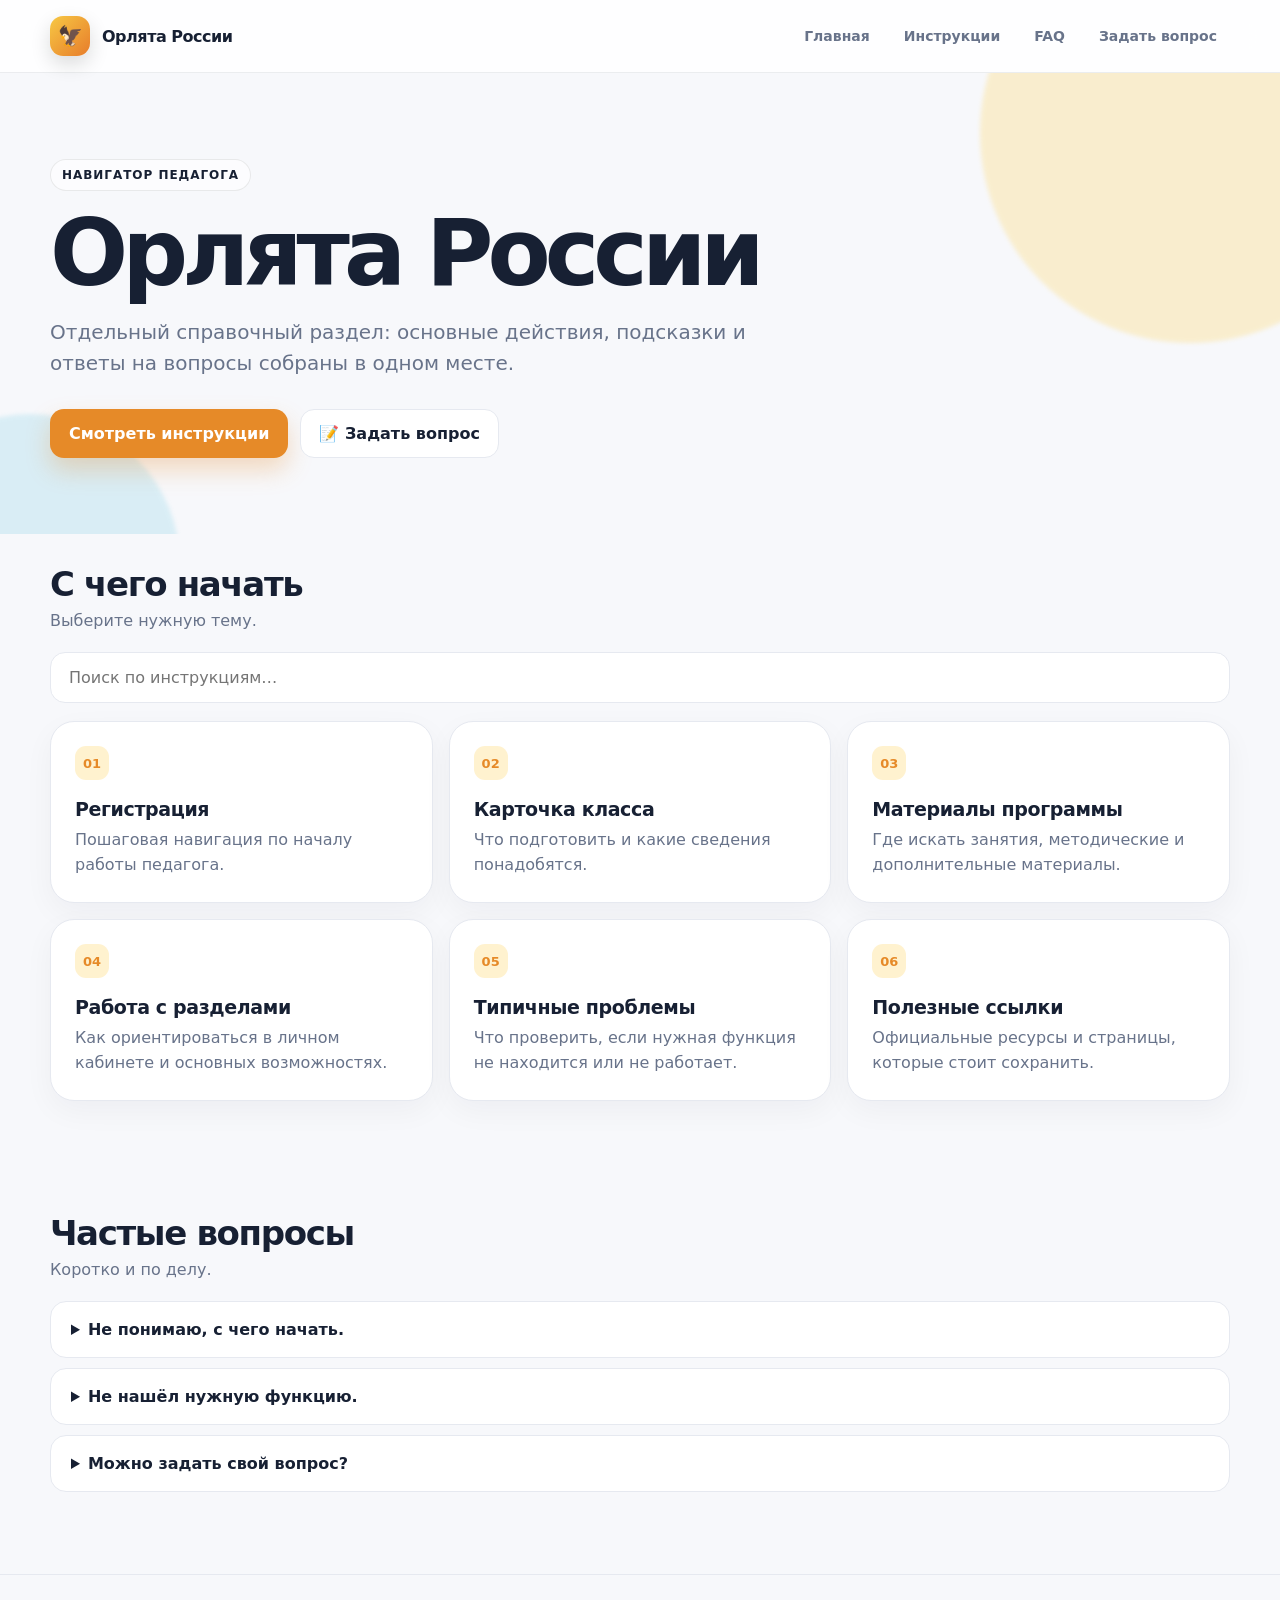
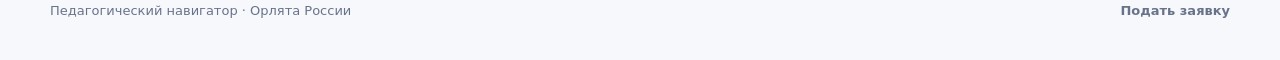
==== orlyata/index.html @ 7a1b0fba "Create index.html" ====
<!doctype html><html lang="ru"><head><meta charset="utf-8"><meta name="viewport" content="width=device-width,initial-scale=1">
<meta name="description" content="Навигатор для педагогов по Орлятам России."><title>Орлята России — Педагогический навигатор</title>
<link rel="stylesheet" href="../assets/style.css"><style>:root{--accent:#e68a28;--soft:#fff2cf;--glow1:#ffd45c;--glow2:#72cbe3}</style></head>
<body><header class="topbar"><div class="container nav"><a class="brand" href="../"><span class="brandmark" style="background:linear-gradient(135deg,#f7c844,#e77c2b)">🦅</span><span>Орлята России</span></a>
<nav class="navlinks"><a href="../">Главная</a><a href="#instructions">Инструкции</a><a href="#faq">FAQ</a><a href="https://docs.google.com/forms/d/e/1FAIpQLScjpH6-99fADP17gzk8YCZTK8gjjQ48LbidWgB1qYzVU0Q72A/viewform?usp=publish-editor" target="_blank">Задать вопрос</a></nav><button class="menu" aria-label="Меню">☰</button></div></header>
<main><section class="hero"><div class="container"><span class="eyebrow">Навигатор педагога</span><h1>Орлята России</h1><p>Отдельный справочный раздел: основные действия, подсказки и ответы на вопросы собраны в одном месте.</p>
<div class="actions"><a class="btn btn-primary" href="#instructions">Смотреть инструкции</a><a class="btn btn-secondary" href="https://docs.google.com/forms/d/e/1FAIpQLScjpH6-99fADP17gzk8YCZTK8gjjQ48LbidWgB1qYzVU0Q72A/viewform?usp=publish-editor" target="_blank">📝 Задать вопрос</a></div></div></section>
<section class="section" id="instructions"><div class="container"><div class="section-head"><div><h2>С чего начать</h2><p>Выберите нужную тему.</p></div></div><input class="searchbox" data-search placeholder="Поиск по инструкциям…">
<div class="grid">
<article class="card" data-card><div class="num">01</div><h3>Регистрация</h3><p>Пошаговая навигация по началу работы педагога.</p></article><article class="card" data-card><div class="num">02</div><h3>Карточка класса</h3><p>Что подготовить и какие сведения понадобятся.</p></article><article class="card" data-card><div class="num">03</div><h3>Материалы программы</h3><p>Где искать занятия, методические и дополнительные материалы.</p></article><article class="card" data-card><div class="num">04</div><h3>Работа с разделами</h3><p>Как ориентироваться в личном кабинете и основных возможностях.</p></article><article class="card" data-card><div class="num">05</div><h3>Типичные проблемы</h3><p>Что проверить, если нужная функция не находится или не работает.</p></article><article class="card" data-card><div class="num">06</div><h3>Полезные ссылки</h3><p>Официальные ресурсы и страницы, которые стоит сохранить.</p></article></div></div></section>
<section class="section" id="faq"><div class="container"><div class="section-head"><div><h2>Частые вопросы</h2><p>Коротко и по делу.</p></div></div><div class="faq">
<details><summary>Не понимаю, с чего начать.</summary><p>Начните с инструкции «Регистрация», затем переходите к разделу о классе и материалам.</p></details>
<details><summary>Не нашёл нужную функцию.</summary><p>Проверьте поиск по инструкциям. Если ответа нет, отправьте вопрос через форму.</p></details>
<details><summary>Можно задать свой вопрос?</summary><p>Да. Нажмите «Задать вопрос», укажите ФИО, раздел и подробно опишите проблему.</p></details>
</div></div></section></main>
<footer class="footer"><div class="container footerrow"><span>Педагогический навигатор · Орлята России</span><a href="https://docs.google.com/forms/d/e/1FAIpQLScjpH6-99fADP17gzk8YCZTK8gjjQ48LbidWgB1qYzVU0Q72A/viewform?usp=publish-editor" target="_blank">Подать заявку</a></div></footer>
<script src="../assets/app.js"></script></body></html>
---- assets/style.css ----
:root{--ink:#172033;--muted:#68738a;--paper:#f7f8fb;--white:#fff;--line:#e6e9f0;--radius:24px;--shadow:0 18px 55px rgba(18,28,52,.10)}
*{box-sizing:border-box}html{scroll-behavior:smooth}body{margin:0;font-family:Inter,ui-sans-serif,system-ui,-apple-system,BlinkMacSystemFont,"Segoe UI",sans-serif;color:var(--ink);background:var(--paper);-webkit-font-smoothing:antialiased}
a{color:inherit}button,input{font:inherit}.container{width:min(1180px,calc(100% - 40px));margin:auto}
.topbar{position:sticky;top:0;z-index:50;background:rgba(255,255,255,.86);backdrop-filter:blur(18px);border-bottom:1px solid rgba(20,30,50,.08)}
.nav{height:72px;display:flex;align-items:center;justify-content:space-between;gap:20px}.brand{display:flex;align-items:center;gap:12px;text-decoration:none;font-weight:900;letter-spacing:-.03em}.brandmark{width:40px;height:40px;border-radius:13px;display:grid;place-items:center;color:#fff;font-size:20px;box-shadow:0 8px 20px rgba(0,0,0,.14)}
.navlinks{display:flex;align-items:center;gap:8px}.navlinks a{padding:10px 13px;border-radius:12px;text-decoration:none;color:var(--muted);font-weight:700;font-size:14px}.navlinks a:hover{background:#f1f3f7;color:var(--ink)}
.menu{display:none;border:0;background:#f0f2f6;width:44px;height:44px;border-radius:13px;cursor:pointer}
.hero{position:relative;overflow:hidden;padding:86px 0 76px}.hero:before,.hero:after{content:"";position:absolute;border-radius:50%;filter:blur(2px);pointer-events:none}.hero:before{width:420px;height:420px;right:-120px;top:-150px;background:var(--glow1);opacity:.28}.hero:after{width:300px;height:300px;left:-120px;bottom:-180px;background:var(--glow2);opacity:.22}
.eyebrow{display:inline-flex;align-items:center;gap:8px;padding:8px 11px;border:1px solid rgba(0,0,0,.08);border-radius:999px;background:rgba(255,255,255,.62);font-weight:800;font-size:12px;letter-spacing:.08em;text-transform:uppercase;position:relative;z-index:1}
.hero h1{font-size:clamp(48px,8vw,92px);line-height:.94;letter-spacing:-.065em;max-width:900px;margin:20px 0 20px;position:relative;z-index:1}.hero p{font-size:20px;line-height:1.55;color:var(--muted);max-width:720px;position:relative;z-index:1}
.actions{display:flex;flex-wrap:wrap;gap:12px;margin-top:30px;position:relative;z-index:1}.btn{display:inline-flex;align-items:center;justify-content:center;gap:9px;padding:14px 18px;border-radius:14px;text-decoration:none;font-weight:850;border:1px solid transparent;transition:.22s}.btn:hover{transform:translateY(-2px)}.btn-primary{background:var(--accent);color:#fff;box-shadow:0 12px 25px color-mix(in srgb,var(--accent) 28%,transparent)}.btn-secondary{background:#fff;border-color:var(--line)}
.section{padding:30px 0 82px}.section-head{display:flex;align-items:end;justify-content:space-between;gap:20px;margin-bottom:22px}.section-head h2{font-size:34px;letter-spacing:-.04em;margin:0}.section-head p{color:var(--muted);margin:7px 0 0}
.grid{display:grid;grid-template-columns:repeat(3,1fr);gap:16px}.card{background:#fff;border:1px solid var(--line);border-radius:var(--radius);padding:24px;box-shadow:0 10px 30px rgba(20,30,50,.045);transition:.25s}.card:hover{transform:translateY(-5px);box-shadow:var(--shadow)}.num{width:34px;height:34px;border-radius:11px;display:grid;place-items:center;background:var(--soft);color:var(--accent);font-weight:900;font-size:13px}.card h3{margin:18px 0 8px;font-size:19px;letter-spacing:-.02em}.card p{color:var(--muted);line-height:1.55;margin:0}
.notice{margin:0 0 30px;padding:18px 20px;border-radius:18px;background:linear-gradient(90deg,var(--soft),#fff);border:1px solid var(--line);display:flex;gap:12px;align-items:flex-start}.notice strong{display:block}.notice span{color:var(--muted);font-size:14px;line-height:1.5}
.faq{display:grid;gap:10px}.faq details{background:#fff;border:1px solid var(--line);border-radius:16px;padding:18px 20px}.faq summary{cursor:pointer;font-weight:800}.faq p{color:var(--muted);line-height:1.6;margin:13px 0 0}
.footer{border-top:1px solid var(--line);padding:28px 0 42px;color:var(--muted);font-size:13px}.footerrow{display:flex;justify-content:space-between;gap:20px;flex-wrap:wrap}.footer a{font-weight:800;text-decoration:none}
.searchbox{width:100%;padding:15px 18px;border:1px solid var(--line);border-radius:15px;background:#fff;outline:none;margin-bottom:18px}.searchbox:focus{border-color:var(--accent);box-shadow:0 0 0 4px var(--soft)}
.hidden{display:none!important}
@media(max-width:850px){.grid{grid-template-columns:1fr 1fr}.navlinks{display:none}.menu{display:block}.hero{padding:65px 0}.hero h1{font-size:58px}}
@media(max-width:560px){.container{width:min(100% - 26px,1180px)}.grid{grid-template-columns:1fr}.hero h1{font-size:50px}.hero p{font-size:17px}.section-head{display:block}.nav{height:64px}}
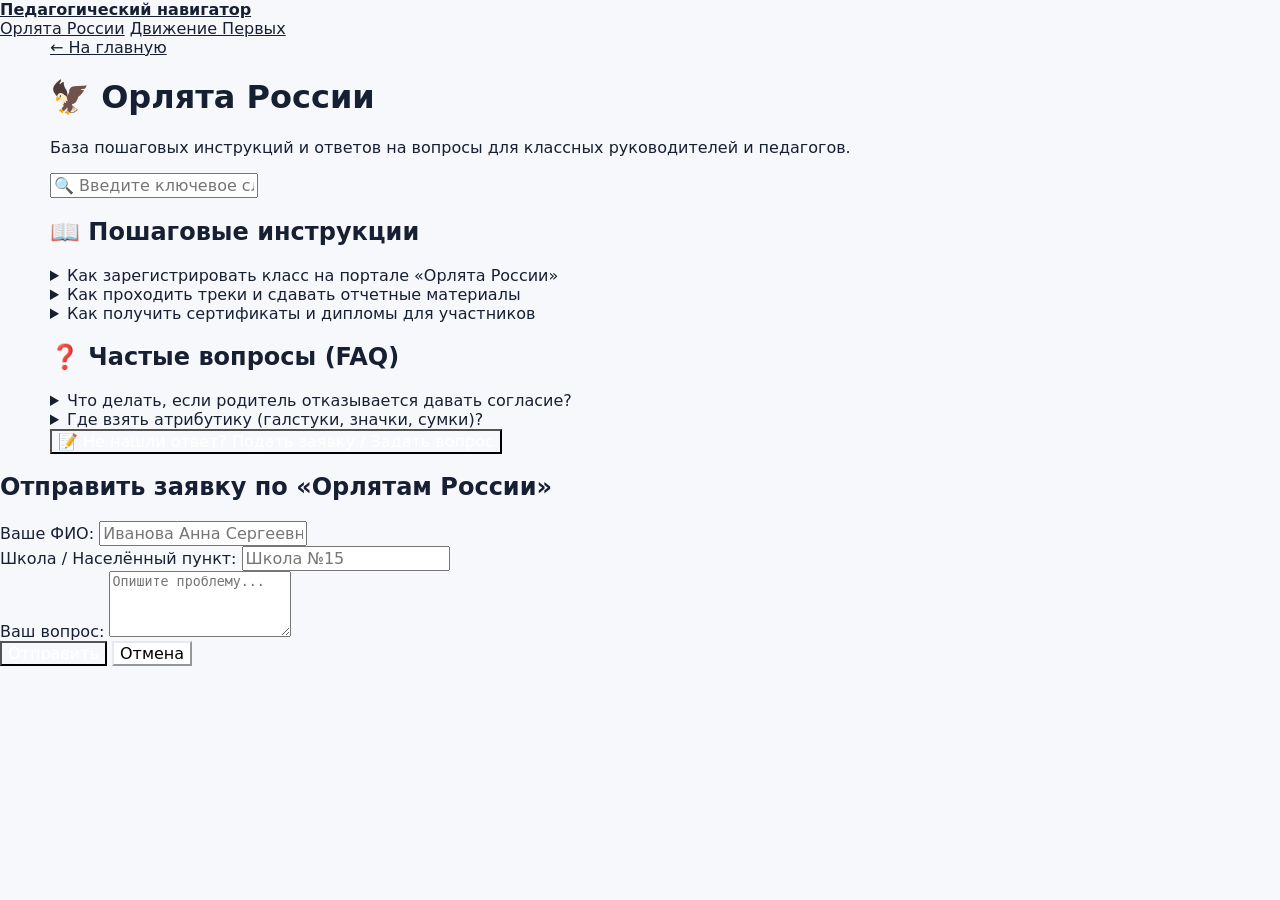
==== commit 9e055cc7: "Update index.html" ====
--- a/orlyata/index.html
+++ b/orlyata/index.html
@@ -1,17 +1,121 @@
-<!doctype html><html lang="ru"><head><meta charset="utf-8"><meta name="viewport" content="width=device-width,initial-scale=1">
-<meta name="description" content="Навигатор для педагогов по Орлятам России."><title>Орлята России — Педагогический навигатор</title>
-<link rel="stylesheet" href="../assets/style.css"><style>:root{--accent:#e68a28;--soft:#fff2cf;--glow1:#ffd45c;--glow2:#72cbe3}</style></head>
-<body><header class="topbar"><div class="container nav"><a class="brand" href="../"><span class="brandmark" style="background:linear-gradient(135deg,#f7c844,#e77c2b)">🦅</span><span>Орлята России</span></a>
-<nav class="navlinks"><a href="../">Главная</a><a href="#instructions">Инструкции</a><a href="#faq">FAQ</a><a href="https://docs.google.com/forms/d/e/1FAIpQLScjpH6-99fADP17gzk8YCZTK8gjjQ48LbidWgB1qYzVU0Q72A/viewform?usp=publish-editor" target="_blank">Задать вопрос</a></nav><button class="menu" aria-label="Меню">☰</button></div></header>
-<main><section class="hero"><div class="container"><span class="eyebrow">Навигатор педагога</span><h1>Орлята России</h1><p>Отдельный справочный раздел: основные действия, подсказки и ответы на вопросы собраны в одном месте.</p>
-<div class="actions"><a class="btn btn-primary" href="#instructions">Смотреть инструкции</a><a class="btn btn-secondary" href="https://docs.google.com/forms/d/e/1FAIpQLScjpH6-99fADP17gzk8YCZTK8gjjQ48LbidWgB1qYzVU0Q72A/viewform?usp=publish-editor" target="_blank">📝 Задать вопрос</a></div></div></section>
-<section class="section" id="instructions"><div class="container"><div class="section-head"><div><h2>С чего начать</h2><p>Выберите нужную тему.</p></div></div><input class="searchbox" data-search placeholder="Поиск по инструкциям…">
-<div class="grid">
-<article class="card" data-card><div class="num">01</div><h3>Регистрация</h3><p>Пошаговая навигация по началу работы педагога.</p></article><article class="card" data-card><div class="num">02</div><h3>Карточка класса</h3><p>Что подготовить и какие сведения понадобятся.</p></article><article class="card" data-card><div class="num">03</div><h3>Материалы программы</h3><p>Где искать занятия, методические и дополнительные материалы.</p></article><article class="card" data-card><div class="num">04</div><h3>Работа с разделами</h3><p>Как ориентироваться в личном кабинете и основных возможностях.</p></article><article class="card" data-card><div class="num">05</div><h3>Типичные проблемы</h3><p>Что проверить, если нужная функция не находится или не работает.</p></article><article class="card" data-card><div class="num">06</div><h3>Полезные ссылки</h3><p>Официальные ресурсы и страницы, которые стоит сохранить.</p></article></div></div></section>
-<section class="section" id="faq"><div class="container"><div class="section-head"><div><h2>Частые вопросы</h2><p>Коротко и по делу.</p></div></div><div class="faq">
-<details><summary>Не понимаю, с чего начать.</summary><p>Начните с инструкции «Регистрация», затем переходите к разделу о классе и материалам.</p></details>
-<details><summary>Не нашёл нужную функцию.</summary><p>Проверьте поиск по инструкциям. Если ответа нет, отправьте вопрос через форму.</p></details>
-<details><summary>Можно задать свой вопрос?</summary><p>Да. Нажмите «Задать вопрос», укажите ФИО, раздел и подробно опишите проблему.</p></details>
-</div></div></section></main>
-<footer class="footer"><div class="container footerrow"><span>Педагогический навигатор · Орлята России</span><a href="https://docs.google.com/forms/d/e/1FAIpQLScjpH6-99fADP17gzk8YCZTK8gjjQ48LbidWgB1qYzVU0Q72A/viewform?usp=publish-editor" target="_blank">Подать заявку</a></div></footer>
-<script src="../assets/app.js"></script></body></html>
+<!DOCTYPE html>
+<html lang="ru">
+<head>
+  <meta charset="UTF-8">
+  <meta name="viewport" content="width=device-width, initial-scale=1.0">
+  <title>Орлята России — Инструкции и FAQ</title>
+  <link rel="stylesheet" href="../assets/style.css">
+</head>
+<body>
+
+  <header class="header">
+    <a href="../index.html" class="logo"><strong>Педагогический навигатор</strong></a>
+    <nav class="nav-links">
+      <a href="../orlyata/index.html" class="active">Орлята России</a>
+      <a href="../pervye/index.html">Движение Первых</a>
+    </nav>
+  </header>
+
+  <main class="container">
+    <a href="../index.html" class="back-link">← На главную</a>
+    <h1 class="main-title">🦅 Орлята России</h1>
+    <p class="subtitle">База пошаговых инструкций и ответов на вопросы для классных руководителей и педагогов.</p>
+
+    <!-- Поиск -->
+    <div class="search-box">
+      <input type="text" id="search-input" placeholder="🔍 Введите ключевое слово (например: регистрация, отчёт, треки)...">
+    </div>
+
+    <!-- Раздел с инструкциями -->
+    <section class="section-block">
+      <h2>📖 Пошаговые инструкции</h2>
+      
+      <details class="accordion-item">
+        <summary><span class="acc-title">Как зарегистрировать класс на портале «Орлята России»</span></summary>
+        <div class="acc-body">
+          <ol>
+            <li>Перейдите на официальный сайт <code>орлятароссии.рф</code> и войдите в личный кабинет педагога.</li>
+            <li>Откройте раздел «Мои классы» и нажмите кнопку «Добавить класс».</li>
+            <li>Укажите параллель, букву и количество обучающихся.</li>
+            <li>Загрузите сканы согласий родителей (законных представителей) на обработку персональных данных.</li>
+            <li>Сохраните изменения — класс отправится на подтверждение.</li>
+          </ol>
+        </div>
+      </details>
+
+      <details class="accordion-item">
+        <summary><span class="acc-title">Как проходить треки и сдавать отчетные материалы</span></summary>
+        <div class="acc-body">
+          <p>Программа включает 7 треков («Орлёнок – Лидер», «Орлёнок – Эрудит» и др.):</p>
+          <ul>
+            <li>Скачайте методический комплект к текущему треку из личного кабинета.</li>
+            <li>Проведите комплект из 8 вводных и практических занятий.</li>
+            <li>Сделайте 3–5 качественных фотографий с занятий.</li>
+            <li>Заполните итоговую форму отчёта до 25 числа текущего месяца.</li>
+          </ul>
+        </div>
+      </details>
+
+      <details class="accordion-item">
+        <summary><span class="acc-title">Как получить сертификаты и дипломы для участников</span></summary>
+        <div class="acc-body">
+          <p>Сертификаты становятся доступны в личном кабинете педагога автоматически после успешной проверки и утверждения отчёта по треку региональным координатором.</p>
+        </div>
+      </details>
+    </section>
+
+    <!-- Раздел FAQ -->
+    <section class="section-block">
+      <h2>❓ Частые вопросы (FAQ)</h2>
+
+      <details class="accordion-item">
+        <summary><span class="acc-title">Что делать, если родитель отказывается давать согласие?</span></summary>
+        <div class="acc-body">
+          <p>Ученик может принимать участие во всех внутренних классных мероприятиях. Однако его данные не заносятся на платформу, и электронный сертификат сформировать на него будет нельзя.</p>
+        </div>
+      </details>
+
+      <details class="accordion-item">
+        <summary><span class="acc-title">Где взять атрибутику (галстуки, значки, сумки)?</span></summary>
+        <div class="acc-body">
+          <p>Выдача атрибутики осуществляется через региональные ресурсные центры Навигаторов Детства или закупается централизованно образовательной организацией по утверждённому брендбуку.</p>
+        </div>
+      </details>
+    </section>
+
+    <!-- Кнопка заявки -->
+    <div class="feedback-section">
+      <button id="open-modal-btn-main" class="btn-primary">
+        <span>📝</span> Не нашли ответ? Подать заявку / Задать вопрос
+      </button>
+    </div>
+  </main>
+
+  <!-- Модальное окно -->
+  <div id="request-modal" class="modal">
+    <div class="modal-content">
+      <h2>Отправить заявку по «Орлятам России»</h2>
+      <form id="request-form">
+        <div class="form-group">
+          <label for="user-name">Ваше ФИО:</label>
+          <input type="text" id="user-name" required placeholder="Иванова Анна Сергеевна">
+        </div>
+        <div class="form-group">
+          <label for="user-school">Школа / Населённый пункт:</label>
+          <input type="text" id="user-school" required placeholder="Школа №15">
+        </div>
+        <div class="form-group">
+          <label for="user-message">Ваш вопрос:</label>
+          <textarea id="user-message" rows="4" required placeholder="Опишите проблему..."></textarea>
+        </div>
+        <div class="modal-actions">
+          <button type="submit" class="btn-primary">Отправить</button>
+          <button type="button" class="btn-secondary" id="close-modal-btn">Отмена</button>
+        </div>
+      </form>
+    </div>
+  </div>
+
+  <script src="../assets/app.js"></script>
+</body>
+</html>
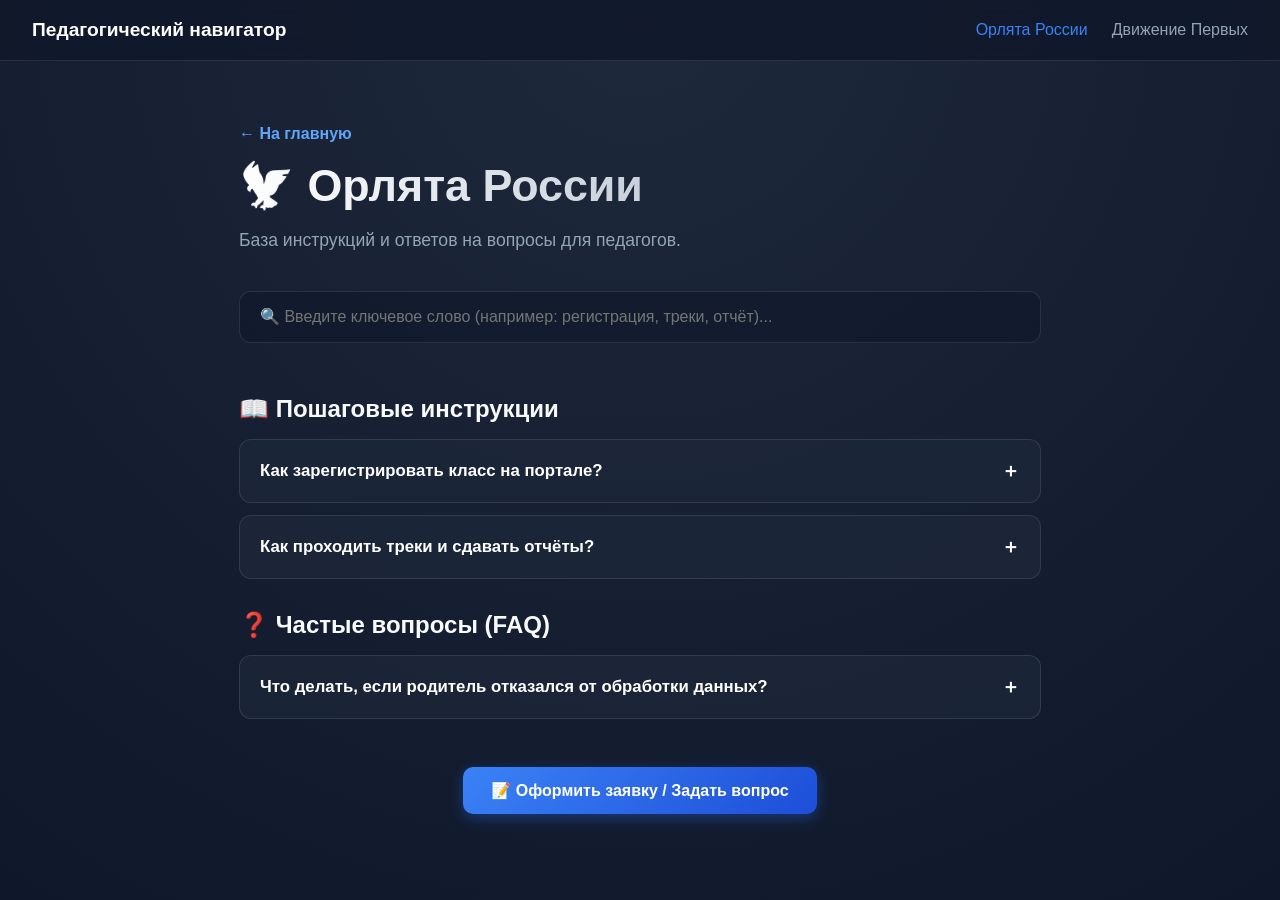
==== commit 8bcd0834: "Update index.html" ====
--- a/orlyata/index.html
+++ b/orlyata/index.html
@@ -3,13 +3,13 @@
 <head>
   <meta charset="UTF-8">
   <meta name="viewport" content="width=device-width, initial-scale=1.0">
-  <title>Орлята России — Инструкции и FAQ</title>
+  <title>Орлята России — База знаний</title>
   <link rel="stylesheet" href="../assets/style.css">
 </head>
 <body>
 
   <header class="header">
-    <a href="../index.html" class="logo"><strong>Педагогический навигатор</strong></a>
+    <a href="../index.html" class="logo">Педагогический навигатор</a>
     <nav class="nav-links">
       <a href="../orlyata/index.html" class="active">Орлята России</a>
       <a href="../pervye/index.html">Движение Первых</a>
@@ -17,96 +17,79 @@
   </header>
 
   <main class="container">
-    <a href="../index.html" class="back-link">← На главную</a>
+    <a href="../index.html" class="btn-link">← На главную</a>
     <h1 class="main-title">🦅 Орлята России</h1>
-    <p class="subtitle">База пошаговых инструкций и ответов на вопросы для классных руководителей и педагогов.</p>
+    <p class="subtitle">База инструкций и ответов на вопросы для педагогов.</p>
 
     <!-- Поиск -->
     <div class="search-box">
-      <input type="text" id="search-input" placeholder="🔍 Введите ключевое слово (например: регистрация, отчёт, треки)...">
+      <input type="text" id="search-input" placeholder="🔍 Введите ключевое слово (например: регистрация, треки, отчёт)...">
     </div>
 
-    <!-- Раздел с инструкциями -->
-    <section class="section-block">
-      <h2>📖 Пошаговые инструкции</h2>
-      
-      <details class="accordion-item">
-        <summary><span class="acc-title">Как зарегистрировать класс на портале «Орлята России»</span></summary>
-        <div class="acc-body">
+    <h2 style="margin-bottom: 1rem;">📖 Пошаговые инструкции</h2>
+
+    <div class="accordion-item">
+      <button class="accordion-header">
+        <span>Как зарегистрировать класс на портале?</span>
+        <span class="accordion-icon">＋</span>
+      </button>
+      <div class="accordion-content">
+        <div class="accordion-body">
           <ol>
-            <li>Перейдите на официальный сайт <code>орлятароссии.рф</code> и войдите в личный кабинет педагога.</li>
-            <li>Откройте раздел «Мои классы» и нажмите кнопку «Добавить класс».</li>
-            <li>Укажите параллель, букву и количество обучающихся.</li>
-            <li>Загрузите сканы согласий родителей (законных представителей) на обработку персональных данных.</li>
-            <li>Сохраните изменения — класс отправится на подтверждение.</li>
+            <li>Зайдите на сайт <code>орлятароссии.рф</code> и войдите в ЛК педагога.</li>
+            <li>Откройте «Мои классы» → «Добавить класс».</li>
+            <li>Укажите параллель и букву, прикрепите согласия родителей.</li>
           </ol>
         </div>
-      </details>
+      </div>
+    </div>
 
-      <details class="accordion-item">
-        <summary><span class="acc-title">Как проходить треки и сдавать отчетные материалы</span></summary>
-        <div class="acc-body">
-          <p>Программа включает 7 треков («Орлёнок – Лидер», «Орлёнок – Эрудит» и др.):</p>
-          <ul>
-            <li>Скачайте методический комплект к текущему треку из личного кабинета.</li>
-            <li>Проведите комплект из 8 вводных и практических занятий.</li>
-            <li>Сделайте 3–5 качественных фотографий с занятий.</li>
-            <li>Заполните итоговую форму отчёта до 25 числа текущего месяца.</li>
-          </ul>
+    <div class="accordion-item">
+      <button class="accordion-header">
+        <span>Как проходить треки и сдавать отчёты?</span>
+        <span class="accordion-icon">＋</span>
+      </button>
+      <div class="accordion-content">
+        <div class="accordion-body">
+          <p>Проведите 8 занятий по методичке трека, сделайте 3-5 фотографий и загрузите отчёт в ЛК до 25 числа месяца.</p>
         </div>
-      </details>
+      </div>
+    </div>
 
-      <details class="accordion-item">
-        <summary><span class="acc-title">Как получить сертификаты и дипломы для участников</span></summary>
-        <div class="acc-body">
-          <p>Сертификаты становятся доступны в личном кабинете педагога автоматически после успешной проверки и утверждения отчёта по треку региональным координатором.</p>
+    <h2 style="margin: 2rem 0 1rem;">❓ Частые вопросы (FAQ)</h2>
+
+    <div class="accordion-item">
+      <button class="accordion-header">
+        <span>Что делать, если родитель отказался от обработки данных?</span>
+        <span class="accordion-icon">＋</span>
+      </button>
+      <div class="accordion-content">
+        <div class="accordion-body">
+          <p>Ребенок участвует во всех школьных занятиях, но его профиль не заносится в электронную систему портала.</p>
         </div>
-      </details>
-    </section>
+      </div>
+    </div>
 
-    <!-- Раздел FAQ -->
-    <section class="section-block">
-      <h2>❓ Частые вопросы (FAQ)</h2>
-
-      <details class="accordion-item">
-        <summary><span class="acc-title">Что делать, если родитель отказывается давать согласие?</span></summary>
-        <div class="acc-body">
-          <p>Ученик может принимать участие во всех внутренних классных мероприятиях. Однако его данные не заносятся на платформу, и электронный сертификат сформировать на него будет нельзя.</p>
-        </div>
-      </details>
-
-      <details class="accordion-item">
-        <summary><span class="acc-title">Где взять атрибутику (галстуки, значки, сумки)?</span></summary>
-        <div class="acc-body">
-          <p>Выдача атрибутики осуществляется через региональные ресурсные центры Навигаторов Детства или закупается централизованно образовательной организацией по утверждённому брендбуку.</p>
-        </div>
-      </details>
-    </section>
-
-    <!-- Кнопка заявки -->
-    <div class="feedback-section">
-      <button id="open-modal-btn-main" class="btn-primary">
-        <span>📝</span> Не нашли ответ? Подать заявку / Задать вопрос
-      </button>
+    <div style="text-align: center; margin-top: 3rem;">
+      <button class="btn-primary js-open-modal">📝 Оформить заявку / Задать вопрос</button>
     </div>
   </main>
 
-  <!-- Модальное окно -->
   <div id="request-modal" class="modal">
     <div class="modal-content">
-      <h2>Отправить заявку по «Орлятам России»</h2>
+      <h2 style="margin-top:0;">Заявка (Орлята России)</h2>
       <form id="request-form">
         <div class="form-group">
-          <label for="user-name">Ваше ФИО:</label>
-          <input type="text" id="user-name" required placeholder="Иванова Анна Сергеевна">
+          <label>ФИО</label>
+          <input type="text" required placeholder="ФИО полностью">
         </div>
         <div class="form-group">
-          <label for="user-school">Школа / Населённый пункт:</label>
-          <input type="text" id="user-school" required placeholder="Школа №15">
+          <label>Школа</label>
+          <input type="text" required placeholder="№ школы">
         </div>
         <div class="form-group">
-          <label for="user-message">Ваш вопрос:</label>
-          <textarea id="user-message" rows="4" required placeholder="Опишите проблему..."></textarea>
+          <label>Вопрос</label>
+          <textarea rows="4" required placeholder="Опишите вопрос..."></textarea>
         </div>
         <div class="modal-actions">
           <button type="submit" class="btn-primary">Отправить</button>
--- a/assets/style.css
+++ b/assets/style.css
@@ -1,21 +1,293 @@
-
-:root{--ink:#172033;--muted:#68738a;--paper:#f7f8fb;--white:#fff;--line:#e6e9f0;--radius:24px;--shadow:0 18px 55px rgba(18,28,52,.10)}
-*{box-sizing:border-box}html{scroll-behavior:smooth}body{margin:0;font-family:Inter,ui-sans-serif,system-ui,-apple-system,BlinkMacSystemFont,"Segoe UI",sans-serif;color:var(--ink);background:var(--paper);-webkit-font-smoothing:antialiased}
-a{color:inherit}button,input{font:inherit}.container{width:min(1180px,calc(100% - 40px));margin:auto}
-.topbar{position:sticky;top:0;z-index:50;background:rgba(255,255,255,.86);backdrop-filter:blur(18px);border-bottom:1px solid rgba(20,30,50,.08)}
-.nav{height:72px;display:flex;align-items:center;justify-content:space-between;gap:20px}.brand{display:flex;align-items:center;gap:12px;text-decoration:none;font-weight:900;letter-spacing:-.03em}.brandmark{width:40px;height:40px;border-radius:13px;display:grid;place-items:center;color:#fff;font-size:20px;box-shadow:0 8px 20px rgba(0,0,0,.14)}
-.navlinks{display:flex;align-items:center;gap:8px}.navlinks a{padding:10px 13px;border-radius:12px;text-decoration:none;color:var(--muted);font-weight:700;font-size:14px}.navlinks a:hover{background:#f1f3f7;color:var(--ink)}
-.menu{display:none;border:0;background:#f0f2f6;width:44px;height:44px;border-radius:13px;cursor:pointer}
-.hero{position:relative;overflow:hidden;padding:86px 0 76px}.hero:before,.hero:after{content:"";position:absolute;border-radius:50%;filter:blur(2px);pointer-events:none}.hero:before{width:420px;height:420px;right:-120px;top:-150px;background:var(--glow1);opacity:.28}.hero:after{width:300px;height:300px;left:-120px;bottom:-180px;background:var(--glow2);opacity:.22}
-.eyebrow{display:inline-flex;align-items:center;gap:8px;padding:8px 11px;border:1px solid rgba(0,0,0,.08);border-radius:999px;background:rgba(255,255,255,.62);font-weight:800;font-size:12px;letter-spacing:.08em;text-transform:uppercase;position:relative;z-index:1}
-.hero h1{font-size:clamp(48px,8vw,92px);line-height:.94;letter-spacing:-.065em;max-width:900px;margin:20px 0 20px;position:relative;z-index:1}.hero p{font-size:20px;line-height:1.55;color:var(--muted);max-width:720px;position:relative;z-index:1}
-.actions{display:flex;flex-wrap:wrap;gap:12px;margin-top:30px;position:relative;z-index:1}.btn{display:inline-flex;align-items:center;justify-content:center;gap:9px;padding:14px 18px;border-radius:14px;text-decoration:none;font-weight:850;border:1px solid transparent;transition:.22s}.btn:hover{transform:translateY(-2px)}.btn-primary{background:var(--accent);color:#fff;box-shadow:0 12px 25px color-mix(in srgb,var(--accent) 28%,transparent)}.btn-secondary{background:#fff;border-color:var(--line)}
-.section{padding:30px 0 82px}.section-head{display:flex;align-items:end;justify-content:space-between;gap:20px;margin-bottom:22px}.section-head h2{font-size:34px;letter-spacing:-.04em;margin:0}.section-head p{color:var(--muted);margin:7px 0 0}
-.grid{display:grid;grid-template-columns:repeat(3,1fr);gap:16px}.card{background:#fff;border:1px solid var(--line);border-radius:var(--radius);padding:24px;box-shadow:0 10px 30px rgba(20,30,50,.045);transition:.25s}.card:hover{transform:translateY(-5px);box-shadow:var(--shadow)}.num{width:34px;height:34px;border-radius:11px;display:grid;place-items:center;background:var(--soft);color:var(--accent);font-weight:900;font-size:13px}.card h3{margin:18px 0 8px;font-size:19px;letter-spacing:-.02em}.card p{color:var(--muted);line-height:1.55;margin:0}
-.notice{margin:0 0 30px;padding:18px 20px;border-radius:18px;background:linear-gradient(90deg,var(--soft),#fff);border:1px solid var(--line);display:flex;gap:12px;align-items:flex-start}.notice strong{display:block}.notice span{color:var(--muted);font-size:14px;line-height:1.5}
-.faq{display:grid;gap:10px}.faq details{background:#fff;border:1px solid var(--line);border-radius:16px;padding:18px 20px}.faq summary{cursor:pointer;font-weight:800}.faq p{color:var(--muted);line-height:1.6;margin:13px 0 0}
-.footer{border-top:1px solid var(--line);padding:28px 0 42px;color:var(--muted);font-size:13px}.footerrow{display:flex;justify-content:space-between;gap:20px;flex-wrap:wrap}.footer a{font-weight:800;text-decoration:none}
-.searchbox{width:100%;padding:15px 18px;border:1px solid var(--line);border-radius:15px;background:#fff;outline:none;margin-bottom:18px}.searchbox:focus{border-color:var(--accent);box-shadow:0 0 0 4px var(--soft)}
-.hidden{display:none!important}
-@media(max-width:850px){.grid{grid-template-columns:1fr 1fr}.navlinks{display:none}.menu{display:block}.hero{padding:65px 0}.hero h1{font-size:58px}}
-@media(max-width:560px){.container{width:min(100% - 26px,1180px)}.grid{grid-template-columns:1fr}.hero h1{font-size:50px}.hero p{font-size:17px}.section-head{display:block}.nav{height:64px}}
+:root {
+  --primary: #3b82f6;
+  --primary-hover: #2563eb;
+  --bg: #0f172a;
+  --card-bg: rgba(30, 41, 59, 0.7);
+  --card-border: rgba(255, 255, 255, 0.1);
+  --text-main: #f8fafc;
+  --text-muted: #94a3b8;
+  --radius: 16px;
+}
+
+* {
+  box-sizing: border-box;
+  transition: all 0.25s ease-in-out;
+}
+
+body {
+  font-family: -apple-system, BlinkMacSystemFont, "Segoe UI", Roboto, sans-serif;
+  background: radial-gradient(circle at top, #1e293b, #0f172a);
+  color: var(--text-main);
+  margin: 0;
+  padding: 0;
+  min-height: 100vh;
+}
+
+/* Шапка с эффектом размытия */
+.header {
+  display: flex;
+  justify-content: space-between;
+  align-items: center;
+  padding: 1.2rem 2rem;
+  background: rgba(15, 23, 42, 0.8);
+  backdrop-filter: blur(12px);
+  border-bottom: 1px solid var(--card-border);
+  position: sticky;
+  top: 0;
+  z-index: 100;
+}
+
+.logo {
+  font-size: 1.2rem;
+  font-weight: 700;
+  color: #fff;
+  text-decoration: none;
+}
+
+.nav-links {
+  display: flex;
+  gap: 1.5rem;
+  align-items: center;
+}
+
+.nav-links a {
+  color: var(--text-muted);
+  text-decoration: none;
+  font-weight: 500;
+}
+
+.nav-links a:hover, .nav-links a.active {
+  color: var(--primary);
+}
+
+.container {
+  max-width: 850px;
+  margin: 3rem auto;
+  padding: 0 1.5rem;
+}
+
+.badge {
+  display: inline-block;
+  background: rgba(59, 130, 246, 0.15);
+  color: #60a5fa;
+  padding: 6px 14px;
+  border-radius: 20px;
+  font-size: 0.85rem;
+  font-weight: 600;
+  border: 1px solid rgba(96, 165, 250, 0.3);
+}
+
+.main-title {
+  font-size: 2.8rem;
+  font-weight: 800;
+  margin: 1rem 0;
+  background: linear-gradient(to right, #ffffff, #94a3b8);
+  -webkit-background-clip: text;
+  -webkit-text-fill-color: transparent;
+}
+
+.subtitle {
+  color: var(--text-muted);
+  font-size: 1.1rem;
+  margin-bottom: 2.5rem;
+}
+
+/* Карточки разделов */
+.grid-cards {
+  display: grid;
+  grid-template-columns: repeat(auto-fit, minmax(300px, 1fr));
+  gap: 1.5rem;
+  margin-bottom: 2rem;
+}
+
+.card {
+  background: var(--card-bg);
+  border: 1px solid var(--card-border);
+  border-radius: var(--radius);
+  padding: 2rem;
+  backdrop-filter: blur(10px);
+}
+
+.card:hover {
+  transform: translateY(-5px);
+  border-color: rgba(59, 130, 246, 0.4);
+  box-shadow: 0 12px 24px -10px rgba(0, 0, 0, 0.5);
+}
+
+.card-title {
+  font-size: 1.5rem;
+  margin: 0.5rem 0;
+}
+
+.btn-link {
+  color: #60a5fa;
+  text-decoration: none;
+  font-weight: 600;
+  display: inline-block;
+  margin-top: 1rem;
+}
+
+/* Поиск */
+.search-box input {
+  width: 100%;
+  padding: 16px 20px;
+  background: rgba(15, 23, 42, 0.6);
+  border: 1px solid var(--card-border);
+  border-radius: 12px;
+  color: #fff;
+  font-size: 1rem;
+  margin-bottom: 2rem;
+  outline: none;
+}
+
+.search-box input:focus {
+  border-color: var(--primary);
+  box-shadow: 0 0 0 3px rgba(59, 130, 246, 0.2);
+}
+
+/* Плавные аккордеоны (Инструкции и FAQ) */
+.accordion-item {
+  background: var(--card-bg);
+  border: 1px solid var(--card-border);
+  border-radius: 12px;
+  margin-bottom: 12px;
+  overflow: hidden;
+}
+
+.accordion-header {
+  width: 100%;
+  padding: 18px 20px;
+  background: transparent;
+  border: none;
+  color: #fff;
+  font-size: 1.05rem;
+  font-weight: 600;
+  text-align: left;
+  display: flex;
+  justify-content: space-between;
+  align-items: center;
+  cursor: pointer;
+}
+
+.accordion-header:hover {
+  background: rgba(255, 255, 255, 0.03);
+}
+
+.accordion-icon {
+  font-size: 1.2rem;
+  transition: transform 0.3s ease;
+}
+
+.accordion-item.active .accordion-icon {
+  transform: rotate(45deg);
+}
+
+.accordion-content {
+  max-height: 0;
+  overflow: hidden;
+  transition: max-height 0.3s cubic-bezier(0, 1, 0, 1);
+  background: rgba(0, 0, 0, 0.2);
+}
+
+.accordion-item.active .accordion-content {
+  max-height: 1000px;
+  transition: max-height 0.5s ease-in-out;
+}
+
+.accordion-body {
+  padding: 18px 20px;
+  color: var(--text-muted);
+  line-height: 1.6;
+}
+
+.accordion-body ol, .accordion-body ul {
+  padding-left: 20px;
+  margin: 10px 0 0 0;
+}
+
+/* Главные кнопки */
+.btn-primary {
+  background: linear-gradient(135deg, #3b82f6, #1d4ed8);
+  color: #fff;
+  border: none;
+  padding: 14px 28px;
+  border-radius: 10px;
+  font-size: 1rem;
+  font-weight: 600;
+  cursor: pointer;
+  box-shadow: 0 4px 14px rgba(37, 99, 235, 0.4);
+}
+
+.btn-primary:hover {
+  transform: scale(1.02);
+  box-shadow: 0 6px 20px rgba(37, 99, 235, 0.6);
+}
+
+/* Модалка */
+.modal {
+  display: none;
+  position: fixed;
+  inset: 0;
+  background: rgba(0, 0, 0, 0.7);
+  backdrop-filter: blur(5px);
+  z-index: 1000;
+  opacity: 0;
+  transition: opacity 0.3s ease;
+}
+
+.modal.show {
+  display: flex;
+  align-items: center;
+  justify-content: center;
+  opacity: 1;
+}
+
+.modal-content {
+  background: #1e293b;
+  border: 1px solid var(--card-border);
+  border-radius: var(--radius);
+  width: 90%;
+  max-width: 480px;
+  padding: 2rem;
+  transform: translateY(-20px);
+  transition: transform 0.3s ease;
+}
+
+.modal.show .modal-content {
+  transform: translateY(0);
+}
+
+.form-group {
+  margin-bottom: 1.2rem;
+}
+
+.form-group label {
+  display: block;
+  font-size: 0.9rem;
+  color: var(--text-muted);
+  margin-bottom: 6px;
+}
+
+.form-group input, .form-group textarea {
+  width: 100%;
+  padding: 12px;
+  background: #0f172a;
+  border: 1px solid var(--card-border);
+  border-radius: 8px;
+  color: #fff;
+}
+
+.modal-actions {
+  display: flex;
+  gap: 10px;
+  margin-top: 1.5rem;
+}
+
+.btn-secondary {
+  background: rgba(255, 255, 255, 0.1);
+  color: #fff;
+  border: none;
+  padding: 12px 20px;
+  border-radius: 8px;
+  cursor: pointer;
+}
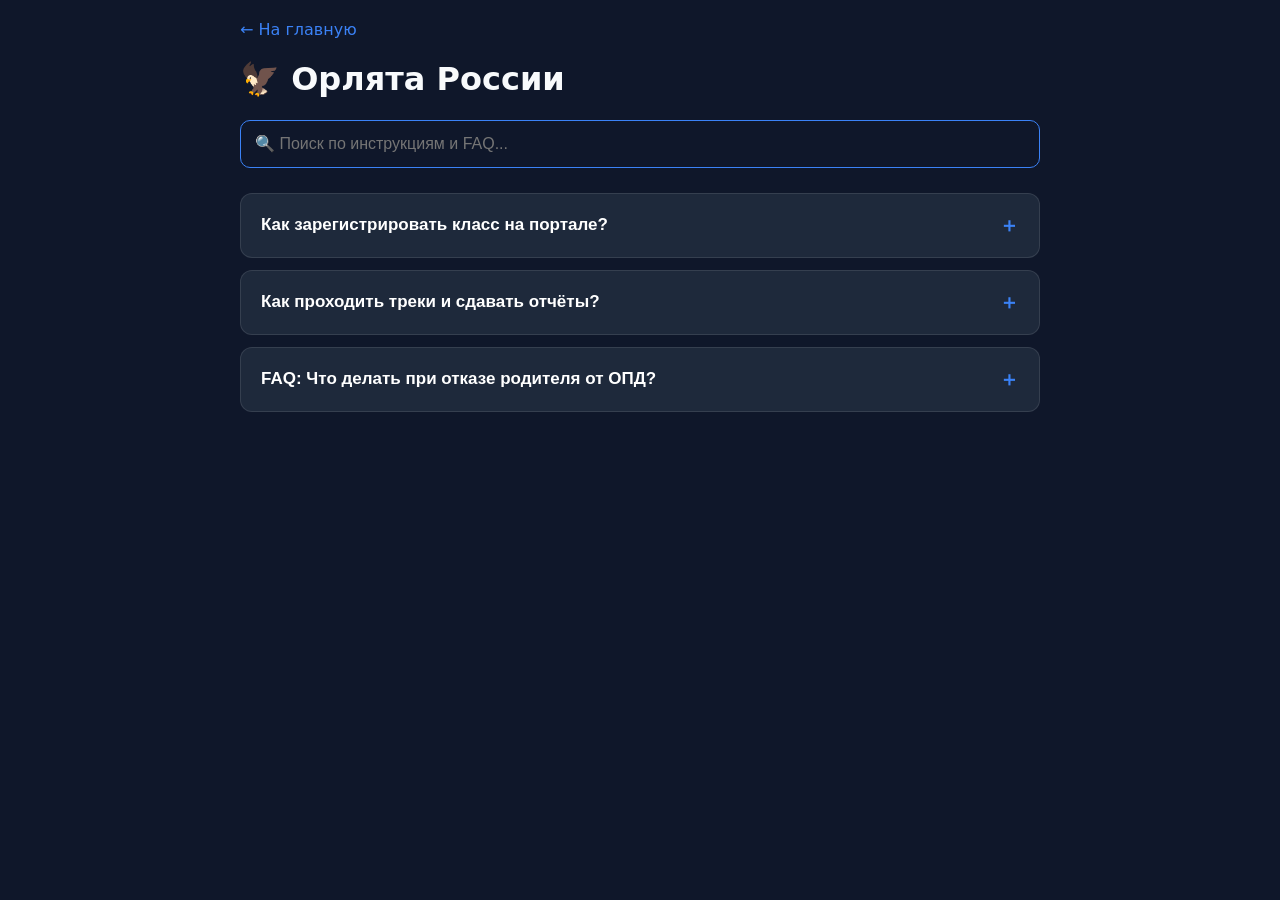
==== commit cf36bd1e: "Update index.html" ====
--- a/orlyata/index.html
+++ b/orlyata/index.html
@@ -4,101 +4,177 @@
   <meta charset="UTF-8">
   <meta name="viewport" content="width=device-width, initial-scale=1.0">
   <title>Орлята России — База знаний</title>
-  <link rel="stylesheet" href="../assets/style.css">
+  <style>
+    /* Стиль и анимации */
+    :root {
+      --primary: #3b82f6;
+      --bg: #0f172a;
+      --card-bg: #1e293b;
+      --border: rgba(255, 255, 255, 0.1);
+      --text: #f8fafc;
+    }
+
+    body {
+      font-family: system-ui, -apple-system, sans-serif;
+      background-color: var(--bg);
+      color: var(--text);
+      margin: 0;
+      padding: 20px;
+    }
+
+    .container {
+      max-width: 800px;
+      margin: 0 auto;
+    }
+
+    .search-input {
+      width: 100%;
+      padding: 14px;
+      background: #0f172a;
+      border: 1px solid var(--primary);
+      border-radius: 10px;
+      color: #fff;
+      font-size: 16px;
+      box-sizing: border-box;
+      margin-bottom: 25px;
+    }
+
+    /* Карточка аккордеона */
+    .acc-item {
+      background: var(--card-bg);
+      border: 1px solid var(--border);
+      border-radius: 12px;
+      margin-bottom: 12px;
+      overflow: hidden;
+      transition: all 0.3s ease;
+    }
+
+    .acc-header {
+      width: 100%;
+      padding: 18px 20px;
+      background: none;
+      border: none;
+      color: #fff;
+      font-size: 17px;
+      font-weight: 600;
+      text-align: left;
+      display: flex;
+      justify-content: space-between;
+      align-items: center;
+      cursor: pointer;
+    }
+
+    .acc-icon {
+      font-size: 20px;
+      transition: transform 0.3s ease;
+      color: var(--primary);
+    }
+
+    .acc-content {
+      max-height: 0;
+      overflow: hidden;
+      transition: max-height 0.35s cubic-bezier(0, 1, 0, 1);
+      background: rgba(0, 0, 0, 0.2);
+    }
+
+    /* Активное состояние */
+    .acc-item.active .acc-content {
+      max-height: 500px;
+      transition: max-height 0.5s ease-in-out;
+    }
+
+    .acc-item.active .acc-icon {
+      transform: rotate(45deg);
+    }
+
+    .acc-body {
+      padding: 20px;
+      color: #94a3b8;
+      line-height: 1.6;
+    }
+
+    .btn {
+      background: var(--primary);
+      color: #fff;
+      border: none;
+      padding: 12px 24px;
+      border-radius: 8px;
+      font-weight: 600;
+      cursor: pointer;
+      margin-top: 20px;
+    }
+  </style>
 </head>
 <body>
 
-  <header class="header">
-    <a href="../index.html" class="logo">Педагогический навигатор</a>
-    <nav class="nav-links">
-      <a href="../orlyata/index.html" class="active">Орлята России</a>
-      <a href="../pervye/index.html">Движение Первых</a>
-    </nav>
-  </header>
-
-  <main class="container">
-    <a href="../index.html" class="btn-link">← На главную</a>
-    <h1 class="main-title">🦅 Орлята России</h1>
-    <p class="subtitle">База инструкций и ответов на вопросы для педагогов.</p>
+  <div class="container">
+    <a href="../index.html" style="color: var(--primary); text-decoration: none;">← На главную</a>
+    <h1>🦅 Орлята России</h1>
 
     <!-- Поиск -->
-    <div class="search-box">
-      <input type="text" id="search-input" placeholder="🔍 Введите ключевое слово (например: регистрация, треки, отчёт)...">
-    </div>
+    <input type="text" id="search" class="search-input" placeholder="🔍 Поиск по инструкциям и FAQ...">
 
-    <h2 style="margin-bottom: 1rem;">📖 Пошаговые инструкции</h2>
-
-    <div class="accordion-item">
-      <button class="accordion-header">
-        <span>Как зарегистрировать класс на портале?</span>
-        <span class="accordion-icon">＋</span>
-      </button>
-      <div class="accordion-content">
-        <div class="accordion-body">
-          <ol>
-            <li>Зайдите на сайт <code>орлятароссии.рф</code> и войдите в ЛК педагога.</li>
-            <li>Откройте «Мои классы» → «Добавить класс».</li>
-            <li>Укажите параллель и букву, прикрепите согласия родителей.</li>
-          </ol>
+    <!-- Список инструкций -->
+    <div id="instructions-list">
+      
+      <div class="acc-item">
+        <button class="acc-header">
+          <span>Как зарегистрировать класс на портале?</span>
+          <span class="acc-icon">＋</span>
+        </button>
+        <div class="acc-content">
+          <div class="acc-body">
+            1. Зайдите на сайт <b>орлятароссии.рф</b>.<br>
+            2. Перейдите в раздел «Мои классы» → «Добавить класс».<br>
+            3. Заполните данные и загрузите согласия родителей.
+          </div>
         </div>
       </div>
-    </div>
 
-    <div class="accordion-item">
-      <button class="accordion-header">
-        <span>Как проходить треки и сдавать отчёты?</span>
-        <span class="accordion-icon">＋</span>
-      </button>
-      <div class="accordion-content">
-        <div class="accordion-body">
-          <p>Проведите 8 занятий по методичке трека, сделайте 3-5 фотографий и загрузите отчёт в ЛК до 25 числа месяца.</p>
+      <div class="acc-item">
+        <button class="acc-header">
+          <span>Как проходить треки и сдавать отчёты?</span>
+          <span class="acc-icon">＋</span>
+        </button>
+        <div class="acc-content">
+          <div class="acc-body">
+            Проведите 8 занятий по методичке трека, сделайте 3–5 фотографий и загрузите отчёт в ЛК до 25 числа месяца.
+          </div>
         </div>
       </div>
-    </div>
 
-    <h2 style="margin: 2rem 0 1rem;">❓ Частые вопросы (FAQ)</h2>
-
-    <div class="accordion-item">
-      <button class="accordion-header">
-        <span>Что делать, если родитель отказался от обработки данных?</span>
-        <span class="accordion-icon">＋</span>
-      </button>
-      <div class="accordion-content">
-        <div class="accordion-body">
-          <p>Ребенок участвует во всех школьных занятиях, но его профиль не заносится в электронную систему портала.</p>
+      <div class="acc-item">
+        <button class="acc-header">
+          <span>FAQ: Что делать при отказе родителя от ОПД?</span>
+          <span class="acc-icon">＋</span>
+        </button>
+        <div class="acc-content">
+          <div class="acc-body">
+            Ребёнок участвует во всех школьных мероприятиях, но его данные не заносятся в электронную систему портала.
+          </div>
         </div>
       </div>
-    </div>
 
-    <div style="text-align: center; margin-top: 3rem;">
-      <button class="btn-primary js-open-modal">📝 Оформить заявку / Задать вопрос</button>
-    </div>
-  </main>
-
-  <div id="request-modal" class="modal">
-    <div class="modal-content">
-      <h2 style="margin-top:0;">Заявка (Орлята России)</h2>
-      <form id="request-form">
-        <div class="form-group">
-          <label>ФИО</label>
-          <input type="text" required placeholder="ФИО полностью">
-        </div>
-        <div class="form-group">
-          <label>Школа</label>
-          <input type="text" required placeholder="№ школы">
-        </div>
-        <div class="form-group">
-          <label>Вопрос</label>
-          <textarea rows="4" required placeholder="Опишите вопрос..."></textarea>
-        </div>
-        <div class="modal-actions">
-          <button type="submit" class="btn-primary">Отправить</button>
-          <button type="button" class="btn-secondary" id="close-modal-btn">Отмена</button>
-        </div>
-      </form>
     </div>
   </div>
 
-  <script src="../assets/app.js"></script>
+  <script>
+    // 1. Клик по аккордеону (раскрытие с анимацией)
+    document.querySelectorAll('.acc-header').forEach(button => {
+      button.addEventListener('click', () => {
+        const item = button.parentElement;
+        item.classList.toggle('active');
+      });
+    });
+
+    // 2. Живой поиск
+    document.getElementById('search').addEventListener('input', (e) => {
+      const query = e.target.value.toLowerCase();
+      document.querySelectorAll('.acc-item').forEach(item => {
+        const text = item.textContent.toLowerCase();
+        item.style.display = text.includes(query) ? 'block' : 'none';
+      });
+    });
+  </script>
 </body>
 </html>
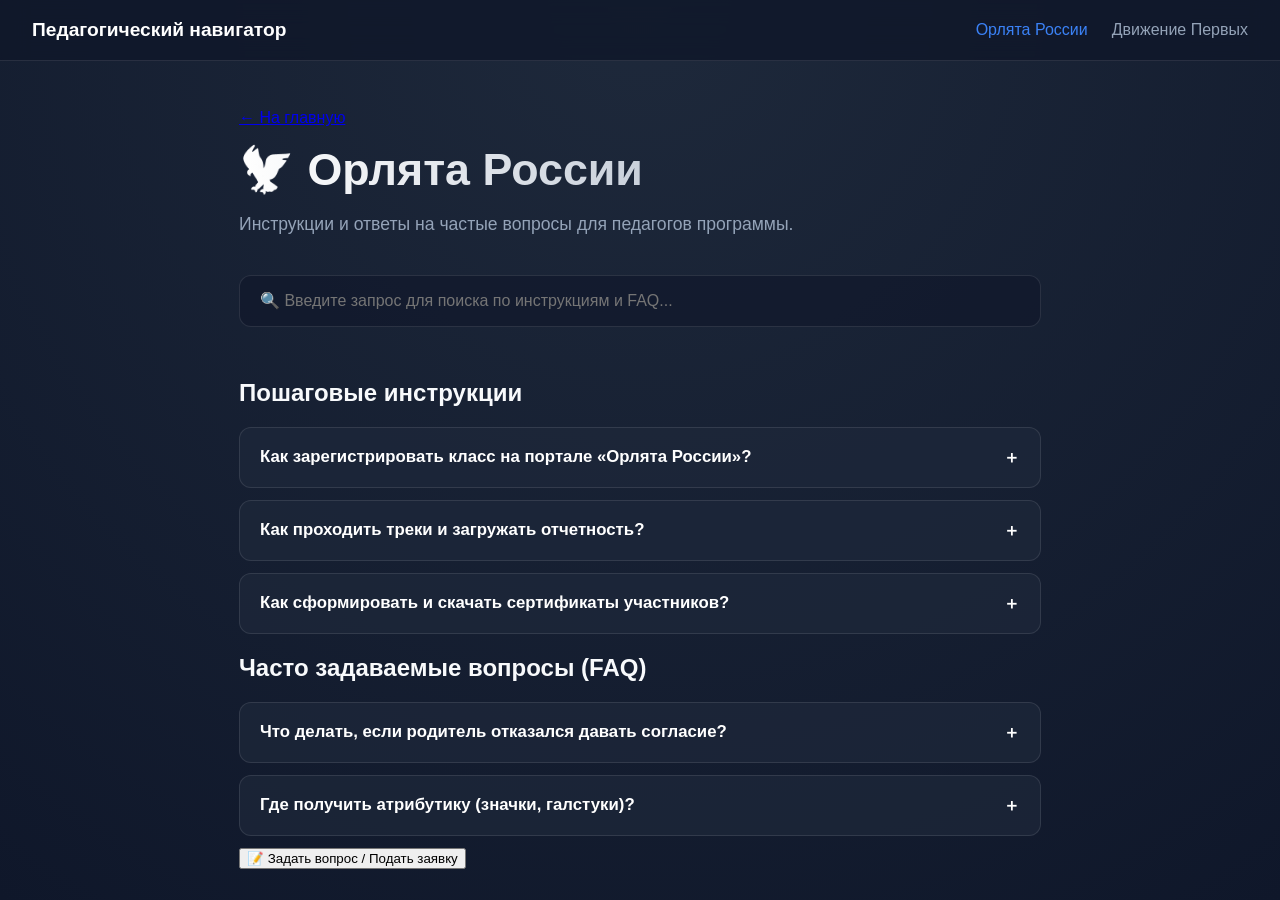
==== commit 2a789110: "Update index.html" ====
--- a/orlyata/index.html
+++ b/orlyata/index.html
@@ -3,178 +3,139 @@
 <head>
   <meta charset="UTF-8">
   <meta name="viewport" content="width=device-width, initial-scale=1.0">
-  <title>Орлята России — База знаний</title>
-  <style>
-    /* Стиль и анимации */
-    :root {
-      --primary: #3b82f6;
-      --bg: #0f172a;
-      --card-bg: #1e293b;
-      --border: rgba(255, 255, 255, 0.1);
-      --text: #f8fafc;
-    }
-
-    body {
-      font-family: system-ui, -apple-system, sans-serif;
-      background-color: var(--bg);
-      color: var(--text);
-      margin: 0;
-      padding: 20px;
-    }
-
-    .container {
-      max-width: 800px;
-      margin: 0 auto;
-    }
-
-    .search-input {
-      width: 100%;
-      padding: 14px;
-      background: #0f172a;
-      border: 1px solid var(--primary);
-      border-radius: 10px;
-      color: #fff;
-      font-size: 16px;
-      box-sizing: border-box;
-      margin-bottom: 25px;
-    }
-
-    /* Карточка аккордеона */
-    .acc-item {
-      background: var(--card-bg);
-      border: 1px solid var(--border);
-      border-radius: 12px;
-      margin-bottom: 12px;
-      overflow: hidden;
-      transition: all 0.3s ease;
-    }
-
-    .acc-header {
-      width: 100%;
-      padding: 18px 20px;
-      background: none;
-      border: none;
-      color: #fff;
-      font-size: 17px;
-      font-weight: 600;
-      text-align: left;
-      display: flex;
-      justify-content: space-between;
-      align-items: center;
-      cursor: pointer;
-    }
-
-    .acc-icon {
-      font-size: 20px;
-      transition: transform 0.3s ease;
-      color: var(--primary);
-    }
-
-    .acc-content {
-      max-height: 0;
-      overflow: hidden;
-      transition: max-height 0.35s cubic-bezier(0, 1, 0, 1);
-      background: rgba(0, 0, 0, 0.2);
-    }
-
-    /* Активное состояние */
-    .acc-item.active .acc-content {
-      max-height: 500px;
-      transition: max-height 0.5s ease-in-out;
-    }
-
-    .acc-item.active .acc-icon {
-      transform: rotate(45deg);
-    }
-
-    .acc-body {
-      padding: 20px;
-      color: #94a3b8;
-      line-height: 1.6;
-    }
-
-    .btn {
-      background: var(--primary);
-      color: #fff;
-      border: none;
-      padding: 12px 24px;
-      border-radius: 8px;
-      font-weight: 600;
-      cursor: pointer;
-      margin-top: 20px;
-    }
-  </style>
+  <title>Орлята России — Педагогический навигатор</title>
+  <link rel="stylesheet" href="../assets/style.css">
 </head>
 <body>
 
-  <div class="container">
-    <a href="../index.html" style="color: var(--primary); text-decoration: none;">← На главную</a>
-    <h1>🦅 Орлята России</h1>
+  <header class="header">
+    <a href="../index.html" class="logo">Педагогический навигатор</a>
+    <nav class="nav-links">
+      <a href="../orlyata/index.html" class="active">Орлята России</a>
+      <a href="../pervye/index.html">Движение Первых</a>
+    </nav>
+  </header>
 
-    <!-- Поиск -->
-    <input type="text" id="search" class="search-input" placeholder="🔍 Поиск по инструкциям и FAQ...">
+  <main class="container">
+    <a href="../index.html" class="back-link">← На главную</a>
+    <h1 class="main-title">🦅 Орлята России</h1>
+    <p class="subtitle">Инструкции и ответы на частые вопросы для педагогов программы.</p>
 
-    <!-- Список инструкций -->
-    <div id="instructions-list">
-      
-      <div class="acc-item">
-        <button class="acc-header">
-          <span>Как зарегистрировать класс на портале?</span>
-          <span class="acc-icon">＋</span>
+    <!-- Поиск по инструкциям -->
+    <div class="search-box">
+      <input type="text" id="search-input" placeholder="🔍 Введите запрос для поиска по инструкциям и FAQ...">
+    </div>
+
+    <section class="section-block">
+      <h2>Пошаговые инструкции</h2>
+
+      <div class="accordion-item">
+        <button class="accordion-header">
+          <span>Как зарегистрировать класс на портале «Орлята России»?</span>
+          <span class="icon">＋</span>
         </button>
-        <div class="acc-content">
-          <div class="acc-body">
-            1. Зайдите на сайт <b>орлятароссии.рф</b>.<br>
-            2. Перейдите в раздел «Мои классы» → «Добавить класс».<br>
-            3. Заполните данные и загрузите согласия родителей.
+        <div class="accordion-content">
+          <div class="accordion-body">
+            <ol>
+              <li>Перейдите на официальный сайт <code>орлятароссии.рф</code> и войдите в личный кабинет педагога.</li>
+              <li>Перейдите во вкладку «Мои классы» и нажмите кнопку «Добавить класс».</li>
+              <li>Заполните данные (параллель, буква класса, количество учеников).</li>
+              <li>Загрузите сканы согласий родителей на обработку персональных данных и сохраните изменения.</li>
+            </ol>
           </div>
         </div>
       </div>
 
-      <div class="acc-item">
-        <button class="acc-header">
-          <span>Как проходить треки и сдавать отчёты?</span>
-          <span class="acc-icon">＋</span>
+      <div class="accordion-item">
+        <button class="accordion-header">
+          <span>Как проходить треки и загружать отчетность?</span>
+          <span class="icon">＋</span>
         </button>
-        <div class="acc-content">
-          <div class="acc-body">
-            Проведите 8 занятий по методичке трека, сделайте 3–5 фотографий и загрузите отчёт в ЛК до 25 числа месяца.
+        <div class="accordion-content">
+          <div class="accordion-body">
+            <ul>
+              <li>Скачайте методические материалы выбранного трека в личном кабинете.</li>
+              <li>Проведите 8 обязательных тематических занятий с детьми.</li>
+              <li>Сделайте 3–5 качественных фотографий процессов и итоговых работ.</li>
+              <li>Заполните итоговую форму отчёта и отправьте её до 25 числа месяца.</li>
+            </ul>
           </div>
         </div>
       </div>
 
-      <div class="acc-item">
-        <button class="acc-header">
-          <span>FAQ: Что делать при отказе родителя от ОПД?</span>
-          <span class="acc-icon">＋</span>
+      <div class="accordion-item">
+        <button class="accordion-header">
+          <span>Как сформировать и скачать сертификаты участников?</span>
+          <span class="icon">＋</span>
         </button>
-        <div class="acc-content">
-          <div class="acc-body">
-            Ребёнок участвует во всех школьных мероприятиях, но его данные не заносятся в электронную систему портала.
+        <div class="accordion-content">
+          <div class="accordion-body">
+            <p>Сертификаты генерируются автоматически в разделе «Документы» после того, как региональный координатор утвердит ваш итоговый отчёт по треку.</p>
+          </div>
+        </div>
+      </div>
+    </section>
+
+    <section class="section-block">
+      <h2>Часто задаваемые вопросы (FAQ)</h2>
+
+      <div class="accordion-item">
+        <button class="accordion-header">
+          <span>Что делать, если родитель отказался давать согласие?</span>
+          <span class="icon">＋</span>
+        </button>
+        <div class="accordion-content">
+          <div class="accordion-body">
+            <p>Ребёнок может продолжать участвовать во всех внутренних классных мероприятиях, но его данные не вносятся в систему портала, и электронный сертификат на него не выдаётся.</p>
           </div>
         </div>
       </div>
 
+      <div class="accordion-item">
+        <button class="accordion-header">
+          <span>Где получить атрибутику (значки, галстуки)?</span>
+          <span class="icon">＋</span>
+        </button>
+        <div class="accordion-content">
+          <div class="accordion-body">
+            <p>Атрибутика распределяется через региональные ресурсные центры Навигаторов Детства или заказывается школой по официальному брендбуку программы.</p>
+          </div>
+        </div>
+      </div>
+    </section>
+
+    <div class="feedback-section">
+      <button class="btn-question js-open-modal">
+        <span>📝</span> Задать вопрос / Подать заявку
+      </button>
+    </div>
+  </main>
+
+  <!-- Модальное окно -->
+  <div id="request-modal" class="modal">
+    <div class="modal-content">
+      <h2>Задать вопрос по Орлятам России</h2>
+      <form id="request-form">
+        <div class="form-group">
+          <label>ФИО:</label>
+          <input type="text" required placeholder="Введите ваше ФИО">
+        </div>
+        <div class="form-group">
+          <label>Школа / Класс:</label>
+          <input type="text" required placeholder="Укажите номер школы">
+        </div>
+        <div class="form-group">
+          <label>Ваш вопрос:</label>
+          <textarea rows="4" required placeholder="Опишите ситуацию..."></textarea>
+        </div>
+        <div class="modal-actions">
+          <button type="submit" class="btn-submit">Отправить</button>
+          <button type="button" class="btn-close js-close-modal">Отмена</button>
+        </div>
+      </form>
     </div>
   </div>
 
-  <script>
-    // 1. Клик по аккордеону (раскрытие с анимацией)
-    document.querySelectorAll('.acc-header').forEach(button => {
-      button.addEventListener('click', () => {
-        const item = button.parentElement;
-        item.classList.toggle('active');
-      });
-    });
-
-    // 2. Живой поиск
-    document.getElementById('search').addEventListener('input', (e) => {
-      const query = e.target.value.toLowerCase();
-      document.querySelectorAll('.acc-item').forEach(item => {
-        const text = item.textContent.toLowerCase();
-        item.style.display = text.includes(query) ? 'block' : 'none';
-      });
-    });
-  </script>
+  <script src="../assets/app.js"></script>
 </body>
 </html>
--- a/assets/style.css
+++ b/assets/style.css
@@ -0,0 +1,293 @@
+:root {
+  --primary: #3b82f6;
+  --primary-hover: #2563eb;
+  --bg: #0f172a;
+  --card-bg: rgba(30, 41, 59, 0.7);
+  --card-border: rgba(255, 255, 255, 0.1);
+  --text-main: #f8fafc;
+  --text-muted: #94a3b8;
+  --radius: 16px;
+}
+
+* {
+  box-sizing: border-box;
+  transition: all 0.25s ease-in-out;
+}
+
+body {
+  font-family: -apple-system, BlinkMacSystemFont, "Segoe UI", Roboto, sans-serif;
+  background: radial-gradient(circle at top, #1e293b, #0f172a);
+  color: var(--text-main);
+  margin: 0;
+  padding: 0;
+  min-height: 100vh;
+}
+
+/* Шапка с эффектом размытия */
+.header {
+  display: flex;
+  justify-content: space-between;
+  align-items: center;
+  padding: 1.2rem 2rem;
+  background: rgba(15, 23, 42, 0.8);
+  backdrop-filter: blur(12px);
+  border-bottom: 1px solid var(--card-border);
+  position: sticky;
+  top: 0;
+  z-index: 100;
+}
+
+.logo {
+  font-size: 1.2rem;
+  font-weight: 700;
+  color: #fff;
+  text-decoration: none;
+}
+
+.nav-links {
+  display: flex;
+  gap: 1.5rem;
+  align-items: center;
+}
+
+.nav-links a {
+  color: var(--text-muted);
+  text-decoration: none;
+  font-weight: 500;
+}
+
+.nav-links a:hover, .nav-links a.active {
+  color: var(--primary);
+}
+
+.container {
+  max-width: 850px;
+  margin: 3rem auto;
+  padding: 0 1.5rem;
+}
+
+.badge {
+  display: inline-block;
+  background: rgba(59, 130, 246, 0.15);
+  color: #60a5fa;
+  padding: 6px 14px;
+  border-radius: 20px;
+  font-size: 0.85rem;
+  font-weight: 600;
+  border: 1px solid rgba(96, 165, 250, 0.3);
+}
+
+.main-title {
+  font-size: 2.8rem;
+  font-weight: 800;
+  margin: 1rem 0;
+  background: linear-gradient(to right, #ffffff, #94a3b8);
+  -webkit-background-clip: text;
+  -webkit-text-fill-color: transparent;
+}
+
+.subtitle {
+  color: var(--text-muted);
+  font-size: 1.1rem;
+  margin-bottom: 2.5rem;
+}
+
+/* Карточки разделов */
+.grid-cards {
+  display: grid;
+  grid-template-columns: repeat(auto-fit, minmax(300px, 1fr));
+  gap: 1.5rem;
+  margin-bottom: 2rem;
+}
+
+.card {
+  background: var(--card-bg);
+  border: 1px solid var(--card-border);
+  border-radius: var(--radius);
+  padding: 2rem;
+  backdrop-filter: blur(10px);
+}
+
+.card:hover {
+  transform: translateY(-5px);
+  border-color: rgba(59, 130, 246, 0.4);
+  box-shadow: 0 12px 24px -10px rgba(0, 0, 0, 0.5);
+}
+
+.card-title {
+  font-size: 1.5rem;
+  margin: 0.5rem 0;
+}
+
+.btn-link {
+  color: #60a5fa;
+  text-decoration: none;
+  font-weight: 600;
+  display: inline-block;
+  margin-top: 1rem;
+}
+
+/* Поиск */
+.search-box input {
+  width: 100%;
+  padding: 16px 20px;
+  background: rgba(15, 23, 42, 0.6);
+  border: 1px solid var(--card-border);
+  border-radius: 12px;
+  color: #fff;
+  font-size: 1rem;
+  margin-bottom: 2rem;
+  outline: none;
+}
+
+.search-box input:focus {
+  border-color: var(--primary);
+  box-shadow: 0 0 0 3px rgba(59, 130, 246, 0.2);
+}
+
+/* Плавные аккордеоны (Инструкции и FAQ) */
+.accordion-item {
+  background: var(--card-bg);
+  border: 1px solid var(--card-border);
+  border-radius: 12px;
+  margin-bottom: 12px;
+  overflow: hidden;
+}
+
+.accordion-header {
+  width: 100%;
+  padding: 18px 20px;
+  background: transparent;
+  border: none;
+  color: #fff;
+  font-size: 1.05rem;
+  font-weight: 600;
+  text-align: left;
+  display: flex;
+  justify-content: space-between;
+  align-items: center;
+  cursor: pointer;
+}
+
+.accordion-header:hover {
+  background: rgba(255, 255, 255, 0.03);
+}
+
+.accordion-icon {
+  font-size: 1.2rem;
+  transition: transform 0.3s ease;
+}
+
+.accordion-item.active .accordion-icon {
+  transform: rotate(45deg);
+}
+
+.accordion-content {
+  max-height: 0;
+  overflow: hidden;
+  transition: max-height 0.3s cubic-bezier(0, 1, 0, 1);
+  background: rgba(0, 0, 0, 0.2);
+}
+
+.accordion-item.active .accordion-content {
+  max-height: 1000px;
+  transition: max-height 0.5s ease-in-out;
+}
+
+.accordion-body {
+  padding: 18px 20px;
+  color: var(--text-muted);
+  line-height: 1.6;
+}
+
+.accordion-body ol, .accordion-body ul {
+  padding-left: 20px;
+  margin: 10px 0 0 0;
+}
+
+/* Главные кнопки */
+.btn-primary {
+  background: linear-gradient(135deg, #3b82f6, #1d4ed8);
+  color: #fff;
+  border: none;
+  padding: 14px 28px;
+  border-radius: 10px;
+  font-size: 1rem;
+  font-weight: 600;
+  cursor: pointer;
+  box-shadow: 0 4px 14px rgba(37, 99, 235, 0.4);
+}
+
+.btn-primary:hover {
+  transform: scale(1.02);
+  box-shadow: 0 6px 20px rgba(37, 99, 235, 0.6);
+}
+
+/* Модалка */
+.modal {
+  display: none;
+  position: fixed;
+  inset: 0;
+  background: rgba(0, 0, 0, 0.7);
+  backdrop-filter: blur(5px);
+  z-index: 1000;
+  opacity: 0;
+  transition: opacity 0.3s ease;
+}
+
+.modal.show {
+  display: flex;
+  align-items: center;
+  justify-content: center;
+  opacity: 1;
+}
+
+.modal-content {
+  background: #1e293b;
+  border: 1px solid var(--card-border);
+  border-radius: var(--radius);
+  width: 90%;
+  max-width: 480px;
+  padding: 2rem;
+  transform: translateY(-20px);
+  transition: transform 0.3s ease;
+}
+
+.modal.show .modal-content {
+  transform: translateY(0);
+}
+
+.form-group {
+  margin-bottom: 1.2rem;
+}
+
+.form-group label {
+  display: block;
+  font-size: 0.9rem;
+  color: var(--text-muted);
+  margin-bottom: 6px;
+}
+
+.form-group input, .form-group textarea {
+  width: 100%;
+  padding: 12px;
+  background: #0f172a;
+  border: 1px solid var(--card-border);
+  border-radius: 8px;
+  color: #fff;
+}
+
+.modal-actions {
+  display: flex;
+  gap: 10px;
+  margin-top: 1.5rem;
+}
+
+.btn-secondary {
+  background: rgba(255, 255, 255, 0.1);
+  color: #fff;
+  border: none;
+  padding: 12px 20px;
+  border-radius: 8px;
+  cursor: pointer;
+}
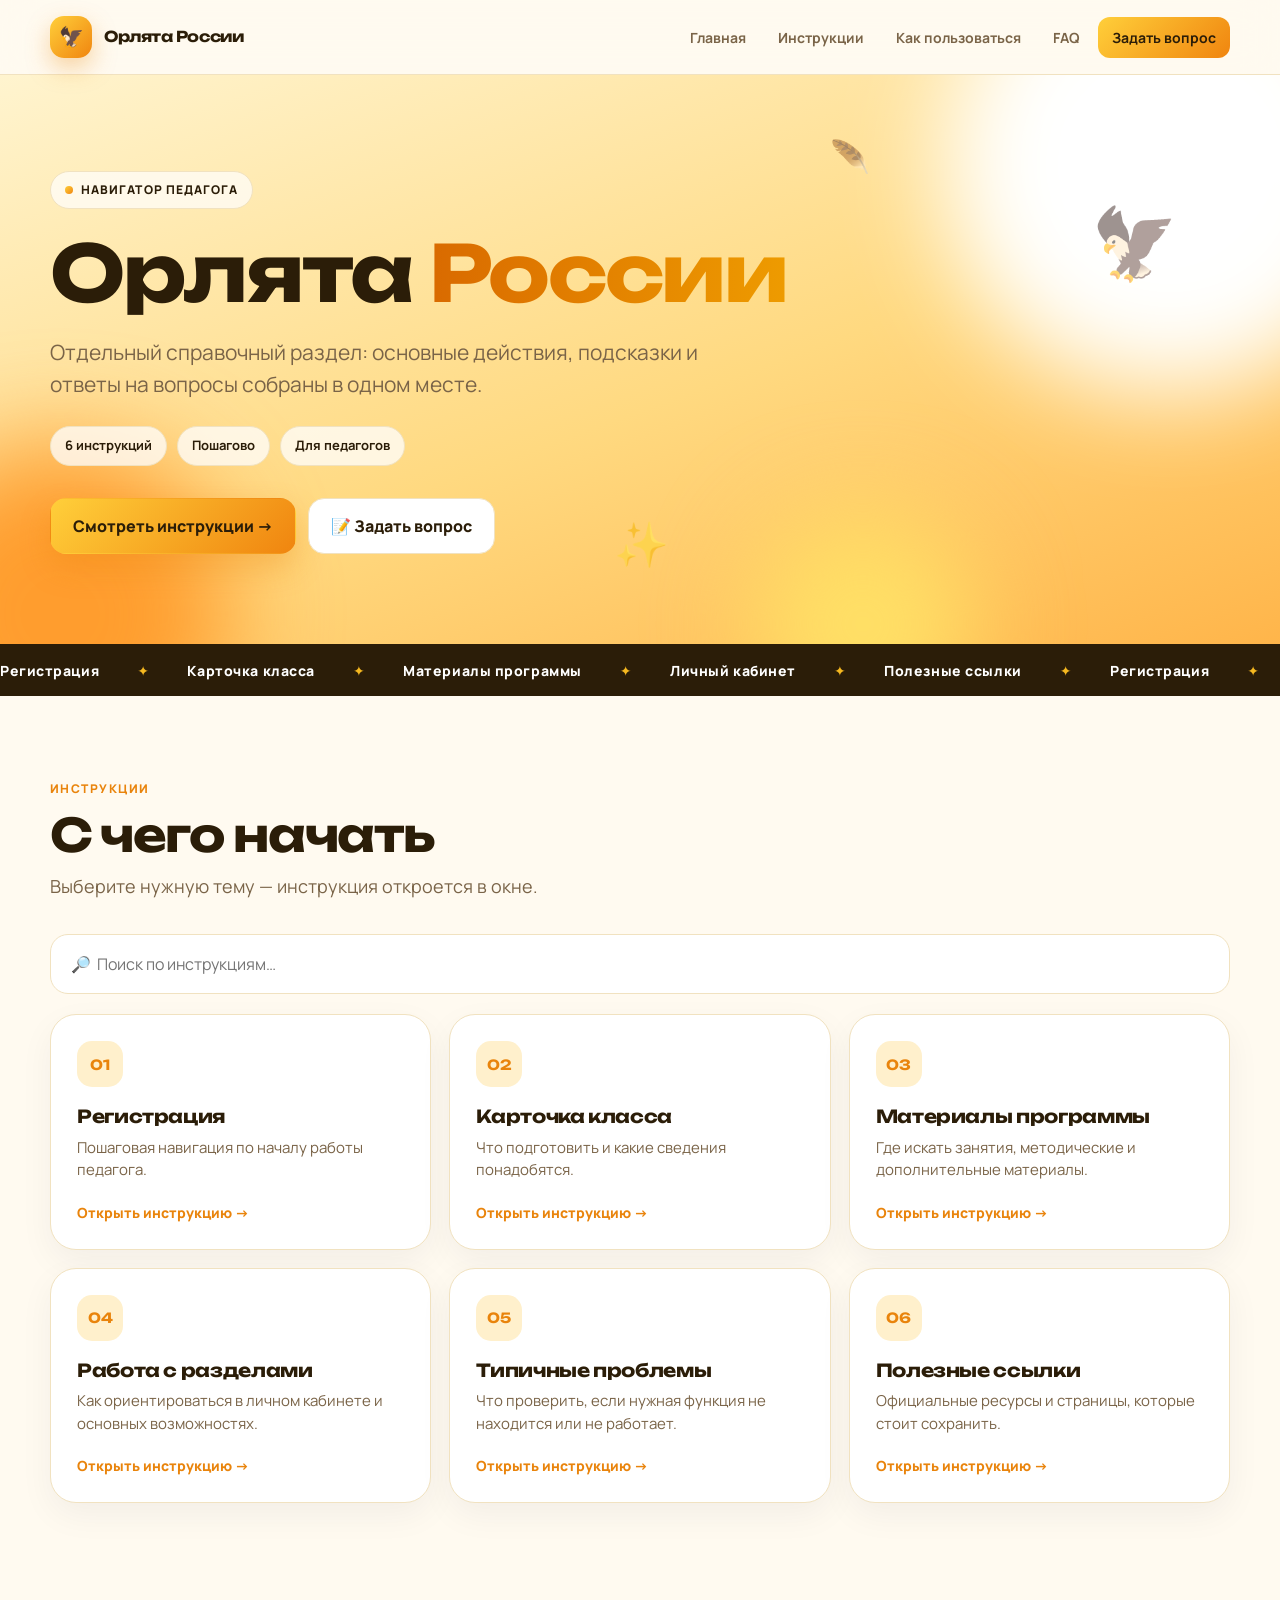
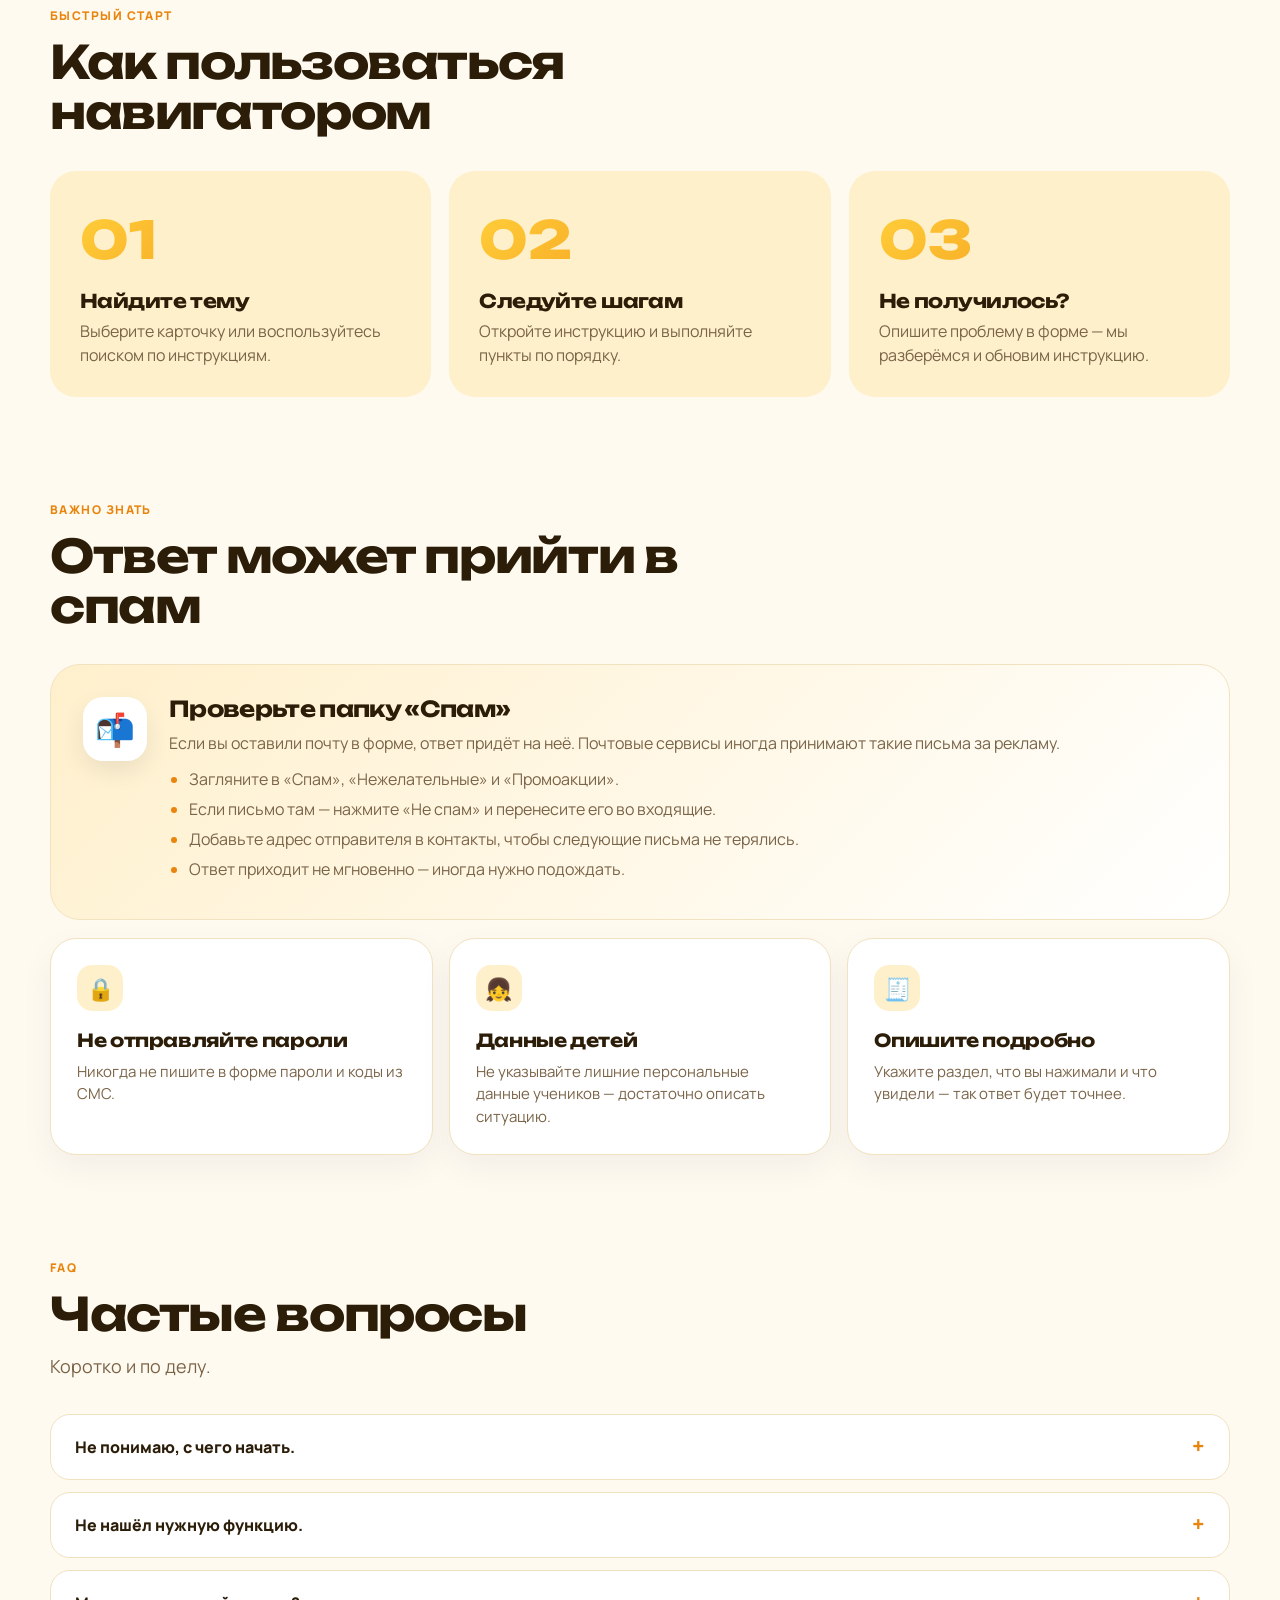
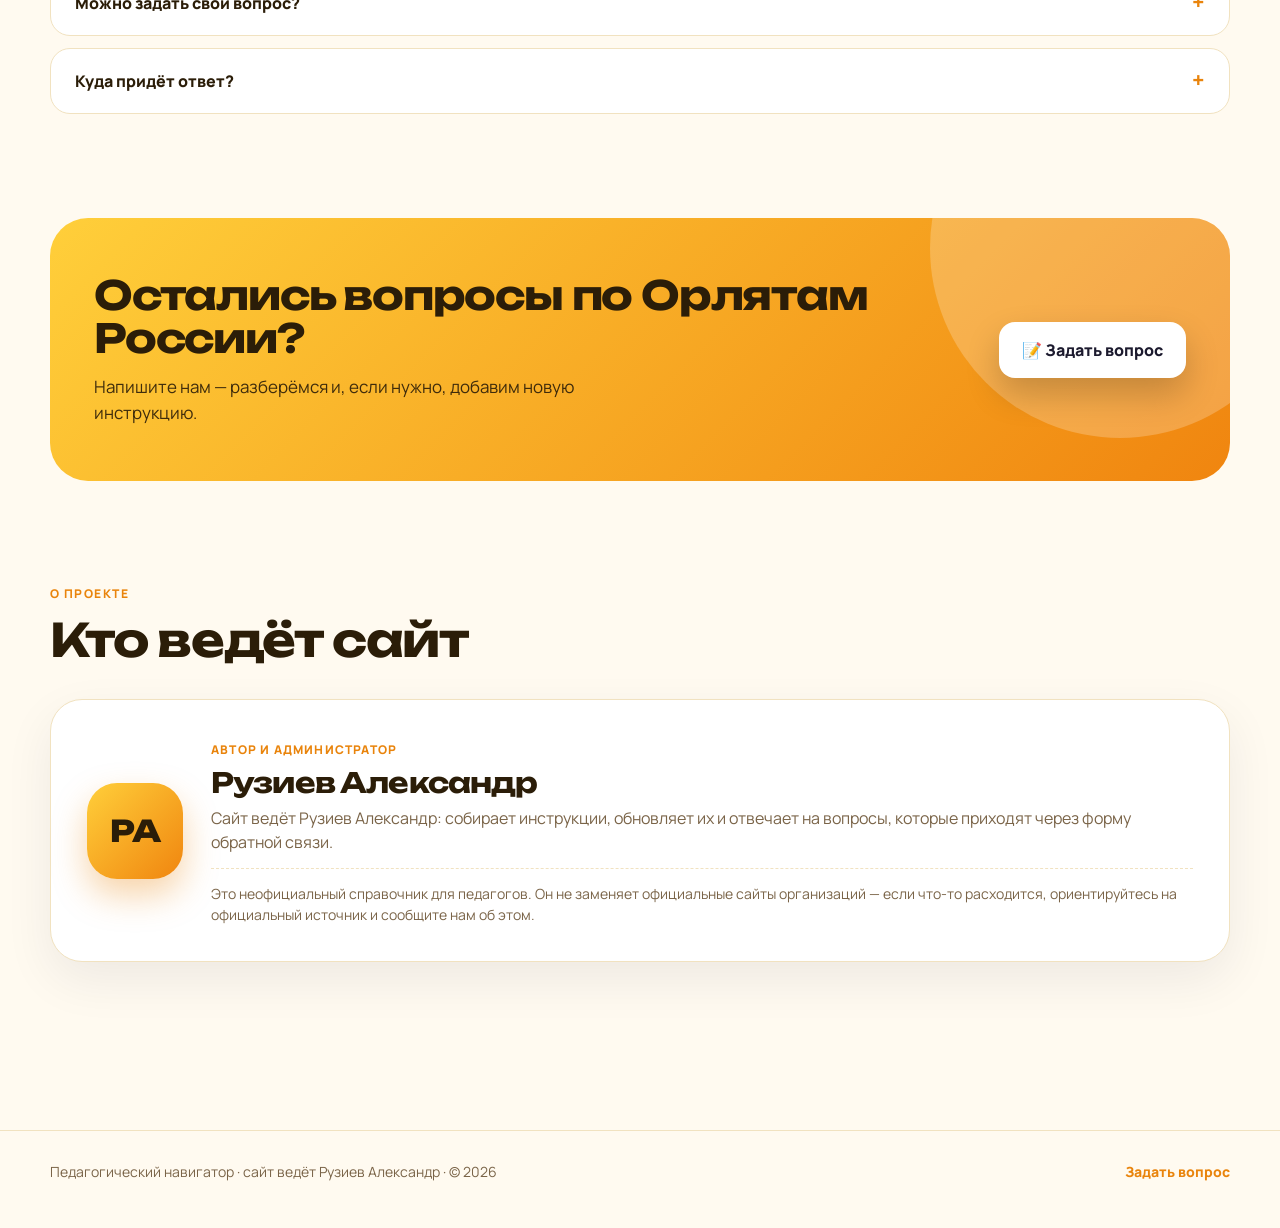
==== commit 35dffced: "Update index.html" ====
--- a/orlyata/index.html
+++ b/orlyata/index.html
@@ -1,141 +1,6 @@
-<!DOCTYPE html>
-<html lang="ru">
-<head>
-  <meta charset="UTF-8">
-  <meta name="viewport" content="width=device-width, initial-scale=1.0">
-  <title>Орлята России — Педагогический навигатор</title>
-  <link rel="stylesheet" href="../assets/style.css">
-</head>
-<body>
-
-  <header class="header">
-    <a href="../index.html" class="logo">Педагогический навигатор</a>
-    <nav class="nav-links">
-      <a href="../orlyata/index.html" class="active">Орлята России</a>
-      <a href="../pervye/index.html">Движение Первых</a>
-    </nav>
-  </header>
-
-  <main class="container">
-    <a href="../index.html" class="back-link">← На главную</a>
-    <h1 class="main-title">🦅 Орлята России</h1>
-    <p class="subtitle">Инструкции и ответы на частые вопросы для педагогов программы.</p>
-
-    <!-- Поиск по инструкциям -->
-    <div class="search-box">
-      <input type="text" id="search-input" placeholder="🔍 Введите запрос для поиска по инструкциям и FAQ...">
-    </div>
-
-    <section class="section-block">
-      <h2>Пошаговые инструкции</h2>
-
-      <div class="accordion-item">
-        <button class="accordion-header">
-          <span>Как зарегистрировать класс на портале «Орлята России»?</span>
-          <span class="icon">＋</span>
-        </button>
-        <div class="accordion-content">
-          <div class="accordion-body">
-            <ol>
-              <li>Перейдите на официальный сайт <code>орлятароссии.рф</code> и войдите в личный кабинет педагога.</li>
-              <li>Перейдите во вкладку «Мои классы» и нажмите кнопку «Добавить класс».</li>
-              <li>Заполните данные (параллель, буква класса, количество учеников).</li>
-              <li>Загрузите сканы согласий родителей на обработку персональных данных и сохраните изменения.</li>
-            </ol>
-          </div>
-        </div>
-      </div>
-
-      <div class="accordion-item">
-        <button class="accordion-header">
-          <span>Как проходить треки и загружать отчетность?</span>
-          <span class="icon">＋</span>
-        </button>
-        <div class="accordion-content">
-          <div class="accordion-body">
-            <ul>
-              <li>Скачайте методические материалы выбранного трека в личном кабинете.</li>
-              <li>Проведите 8 обязательных тематических занятий с детьми.</li>
-              <li>Сделайте 3–5 качественных фотографий процессов и итоговых работ.</li>
-              <li>Заполните итоговую форму отчёта и отправьте её до 25 числа месяца.</li>
-            </ul>
-          </div>
-        </div>
-      </div>
-
-      <div class="accordion-item">
-        <button class="accordion-header">
-          <span>Как сформировать и скачать сертификаты участников?</span>
-          <span class="icon">＋</span>
-        </button>
-        <div class="accordion-content">
-          <div class="accordion-body">
-            <p>Сертификаты генерируются автоматически в разделе «Документы» после того, как региональный координатор утвердит ваш итоговый отчёт по треку.</p>
-          </div>
-        </div>
-      </div>
-    </section>
-
-    <section class="section-block">
-      <h2>Часто задаваемые вопросы (FAQ)</h2>
-
-      <div class="accordion-item">
-        <button class="accordion-header">
-          <span>Что делать, если родитель отказался давать согласие?</span>
-          <span class="icon">＋</span>
-        </button>
-        <div class="accordion-content">
-          <div class="accordion-body">
-            <p>Ребёнок может продолжать участвовать во всех внутренних классных мероприятиях, но его данные не вносятся в систему портала, и электронный сертификат на него не выдаётся.</p>
-          </div>
-        </div>
-      </div>
-
-      <div class="accordion-item">
-        <button class="accordion-header">
-          <span>Где получить атрибутику (значки, галстуки)?</span>
-          <span class="icon">＋</span>
-        </button>
-        <div class="accordion-content">
-          <div class="accordion-body">
-            <p>Атрибутика распределяется через региональные ресурсные центры Навигаторов Детства или заказывается школой по официальному брендбуку программы.</p>
-          </div>
-        </div>
-      </div>
-    </section>
-
-    <div class="feedback-section">
-      <button class="btn-question js-open-modal">
-        <span>📝</span> Задать вопрос / Подать заявку
-      </button>
-    </div>
-  </main>
-
-  <!-- Модальное окно -->
-  <div id="request-modal" class="modal">
-    <div class="modal-content">
-      <h2>Задать вопрос по Орлятам России</h2>
-      <form id="request-form">
-        <div class="form-group">
-          <label>ФИО:</label>
-          <input type="text" required placeholder="Введите ваше ФИО">
-        </div>
-        <div class="form-group">
-          <label>Школа / Класс:</label>
-          <input type="text" required placeholder="Укажите номер школы">
-        </div>
-        <div class="form-group">
-          <label>Ваш вопрос:</label>
-          <textarea rows="4" required placeholder="Опишите ситуацию..."></textarea>
-        </div>
-        <div class="modal-actions">
-          <button type="submit" class="btn-submit">Отправить</button>
-          <button type="button" class="btn-close js-close-modal">Отмена</button>
-        </div>
-      </form>
-    </div>
-  </div>
-
-  <script src="../assets/app.js"></script>
-</body>
-</html>
+<!doctype html><html lang="ru"><head><meta charset="utf-8"><meta name="viewport" content="width=device-width,initial-scale=1"><meta name="description" content="Отдельный справочный раздел: основные действия, подсказки и ответы на вопросы собраны в одном месте."><title>Орлята России — Педагогический навигатор</title><link rel="preconnect" href="https://fonts.googleapis.com"><link rel="preconnect" href="https://fonts.gstatic.com" crossorigin><link href="https://fonts.googleapis.com/css2?family=Manrope:wght@400;600;700;800&family=Unbounded:wght@500;700;800&display=swap" rel="stylesheet"><link rel="stylesheet" href="../assets/style.css"></head><body class="theme-orl"><header class="topbar"><div class="container nav"><a class="brand" href="../"><span class="brandmark">🦅</span><span>Орлята России</span></a><nav class="navlinks"><a href="../">Главная</a><a href="#instructions">Инструкции</a><a href="#steps">Как пользоваться</a><a href="#faq">FAQ</a><a class="cta" href="https://docs.google.com/forms/d/e/1FAIpQLScjpH6-99fADP17gzk8YCZTK8gjjQ48LbidWgB1qYzVU0Q72A/viewform?usp=publish-editor" target="_blank" rel="noopener">Задать вопрос</a></nav><button class="menu" aria-label="Меню">☰</button></div></header><main><section class="hero"><div class="orb a"></div><div class="orb b"></div><div class="orb c"></div><span class="deco" style="right:8%;top:20%;font-size:70px">🦅</span><span class="deco" style="left:48%;bottom:12%;animation-delay:-3s">✨</span><span class="deco" style="right:32%;top:10%;font-size:32px;animation-delay:-6s">🪶</span><div class="container"><span class="eyebrow">Навигатор педагога</span><h1>Орлята <span class="grad-text">России</span></h1><p>Отдельный справочный раздел: основные действия, подсказки и ответы на вопросы собраны в одном месте.</p><div class="chips"><span class="chip">6 инструкций</span><span class="chip">Пошагово</span><span class="chip">Для педагогов</span></div><div class="actions"><a class="btn btn-primary" href="#instructions">Смотреть инструкции →</a><a class="btn btn-secondary" href="https://docs.google.com/forms/d/e/1FAIpQLScjpH6-99fADP17gzk8YCZTK8gjjQ48LbidWgB1qYzVU0Q72A/viewform?usp=publish-editor" target="_blank" rel="noopener">📝 Задать вопрос</a></div></div></section><div class="ticker"><div class="track"><span>Регистрация</span><span>Карточка класса</span><span>Материалы программы</span><span>Личный кабинет</span><span>Полезные ссылки</span><span>Регистрация</span><span>Карточка класса</span><span>Материалы программы</span><span>Личный кабинет</span><span>Полезные ссылки</span></div></div><section class="section" id="instructions"><div class="container"><div class="section-head reveal"><span class="kicker">Инструкции</span><h2>С чего начать</h2><p>Выберите нужную тему — инструкция откроется в окне.</p></div><input class="searchbox" data-search placeholder="🔎  Поиск по инструкциям…"><div class="grid"><article class="card reveal" style="--d:0" data-card data-open tabindex="0" role="button" aria-haspopup="dialog"><div class="num">01</div><h3>Регистрация</h3><p>Пошаговая навигация по началу работы педагога.</p><span class="card-more">Открыть инструкцию <i>→</i></span><div class="instr" hidden><p>Чтобы начать работать с программой, нужен личный кабинет педагога.</p><ol><li>Откройте официальный сайт программы: <a href="https://orlyatarussia.ru" target="_blank" rel="noopener">orlyatarussia.ru</a>.</li><li>Выберите вход или регистрацию для педагога.</li><li>Заполните обязательные поля (они отмечены *).</li><li>Подтвердите почту или телефон, если система попросит.</li><li>Войдите в кабинет и проверьте профиль.</li></ol><p class="tip">💡 Названия кнопок на сайте могут меняться — ориентируйтесь на смысл шага.</p></div></article>
+<article class="card reveal" style="--d:1" data-card data-open tabindex="0" role="button" aria-haspopup="dialog"><div class="num">02</div><h3>Карточка класса</h3><p>Что подготовить и какие сведения понадобятся.</p><span class="card-more">Открыть инструкцию <i>→</i></span><div class="instr" hidden><p>Заранее соберите данные — так карточка заполнится за пару минут.</p><ol><li>Подготовьте номер или название школы, класс и количество детей.</li><li>Проверьте свои ФИО и контактные данные.</li><li>Заполните карточку класса в личном кабинете.</li><li>Перечитайте введённые сведения и сохраните.</li></ol></div></article>
+<article class="card reveal" style="--d:2" data-card data-open tabindex="0" role="button" aria-haspopup="dialog"><div class="num">03</div><h3>Материалы программы</h3><p>Где искать занятия, методические и дополнительные материалы.</p><span class="card-more">Открыть инструкцию <i>→</i></span><div class="instr" hidden><p>Материалы обычно собраны в отдельном разделе кабинета или на сайте программы.</p><ol><li>Откройте раздел с материалами.</li><li>Выберите нужный этап программы или тему занятия.</li><li>Откройте методические рекомендации и дополнительные материалы.</li><li>Сохраните нужные файлы, чтобы не искать их снова.</li></ol></div></article>
+<article class="card reveal" style="--d:0" data-card data-open tabindex="0" role="button" aria-haspopup="dialog"><div class="num">04</div><h3>Работа с разделами</h3><p>Как ориентироваться в личном кабинете и основных возможностях.</p><span class="card-more">Открыть инструкцию <i>→</i></span><div class="instr" hidden><p>Быстрый обзор того, как устроен личный кабинет.</p><ol><li>Откройте главное меню кабинета и посмотрите, какие разделы доступны.</li><li>Начните с карточки класса и материалов — они нужны чаще всего.</li><li>Если раздела не видно, проверьте, что вы вошли как педагог.</li></ol></div></article>
+<article class="card reveal" style="--d:1" data-card data-open tabindex="0" role="button" aria-haspopup="dialog"><div class="num">05</div><h3>Типичные проблемы</h3><p>Что проверить, если нужная функция не находится или не работает.</p><span class="card-more">Открыть инструкцию <i>→</i></span><div class="instr" hidden><p>Пройдитесь по списку сверху вниз — чаще всего проблема находится в первых трёх пунктах.</p><ol><li>Обновите страницу или откройте сайт в другом браузере.</li><li>Проверьте, что вы вошли под своей учётной записью и с нужной ролью (педагог / взрослый).</li><li>Убедитесь, что все обязательные поля заполнены — они отмечены звёздочкой *.</li><li>Проверьте сроки: возможность или приём заявок может быть уже закрыт.</li><li>Если ничего не помогло — опишите проблему через форму «Задать вопрос».</li></ol><p class="tip">💡 В вопросе укажите ФИО, раздел и что именно вы нажимали — так ответ придёт быстрее.</p></div></article>
+<article class="card reveal" style="--d:2" data-card data-open tabindex="0" role="button" aria-haspopup="dialog"><div class="num">06</div><h3>Полезные ссылки</h3><p>Официальные ресурсы и страницы, которые стоит сохранить.</p><span class="card-more">Открыть инструкцию <i>→</i></span><div class="instr" hidden><p>Сохраните эти ссылки в закладки:</p><ul><li><a href="https://orlyatarussia.ru" target="_blank" rel="noopener">Официальный сайт «Орлята России»</a></li><li><a href="https://docs.google.com/forms/d/e/1FAIpQLScjpH6-99fADP17gzk8YCZTK8gjjQ48LbidWgB1qYzVU0Q72A/viewform?usp=publish-editor" target="_blank" rel="noopener">Форма «Задать вопрос»</a></li></ul><p class="tip">💡 Если ссылка не открывается — сообщите нам через форму, мы обновим её.</p></div></article></div></div></section><section class="section" id="steps"><div class="container"><div class="section-head reveal"><span class="kicker">Быстрый старт</span><h2>Как пользоваться навигатором</h2></div><div class="steps"><div class="step reveal"><h3>Найдите тему</h3><p>Выберите карточку или воспользуйтесь поиском по инструкциям.</p></div><div class="step reveal" style="--d:1"><h3>Следуйте шагам</h3><p>Откройте инструкцию и выполняйте пункты по порядку.</p></div><div class="step reveal" style="--d:2"><h3>Не получилось?</h3><p>Опишите проблему в форме — мы разберёмся и обновим инструкцию.</p></div></div></div></section><section class="section" id="important"><div class="container"><div class="section-head reveal"><span class="kicker">Важно знать</span><h2>Ответ может прийти в спам</h2></div><div class="notice reveal"><div class="ico">📬</div><div><h3>Проверьте папку «Спам»</h3><p>Если вы оставили почту в форме, ответ придёт на неё. Почтовые сервисы иногда принимают такие письма за рекламу.</p><ul><li>Загляните в «Спам», «Нежелательные» и «Промоакции».</li><li>Если письмо там — нажмите «Не спам» и перенесите его во входящие.</li><li>Добавьте адрес отправителя в контакты, чтобы следующие письма не терялись.</li><li>Ответ приходит не мгновенно — иногда нужно подождать.</li></ul></div></div><div class="tips"><div class="feature reveal" style="--d:1"><div class="ico">🔒</div><h3>Не отправляйте пароли</h3><p>Никогда не пишите в форме пароли и коды из СМС.</p></div><div class="feature reveal" style="--d:2"><div class="ico">👧</div><h3>Данные детей</h3><p>Не указывайте лишние персональные данные учеников — достаточно описать ситуацию.</p></div><div class="feature reveal" style="--d:3"><div class="ico">🧾</div><h3>Опишите подробно</h3><p>Укажите раздел, что вы нажимали и что увидели — так ответ будет точнее.</p></div></div></div></section><section class="section" id="faq"><div class="container"><div class="section-head reveal"><span class="kicker">FAQ</span><h2>Частые вопросы</h2><p>Коротко и по делу.</p></div><div class="faq"><details class="reveal" style="--d:0"><summary>Не понимаю, с чего начать.</summary><p>Начните с инструкции «Регистрация», затем переходите к разделу о классе и материалам.</p></details><details class="reveal" style="--d:1"><summary>Не нашёл нужную функцию.</summary><p>Проверьте поиск по инструкциям. Если ответа нет, отправьте вопрос через форму.</p></details><details class="reveal" style="--d:2"><summary>Можно задать свой вопрос?</summary><p>Да. Нажмите «Задать вопрос», укажите ФИО, раздел и подробно опишите проблему.</p></details><details class="reveal" style="--d:3"><summary>Куда придёт ответ?</summary><p>На почту, которую вы указали в форме. Если письма нет — проверьте папку «Спам».</p></details></div></div></section><section class="section"><div class="container"><div class="cta-band reveal"><div><h2>Остались вопросы по Орлятам России?</h2><p>Напишите нам — разберёмся и, если нужно, добавим новую инструкцию.</p></div><a class="btn" href="https://docs.google.com/forms/d/e/1FAIpQLScjpH6-99fADP17gzk8YCZTK8gjjQ48LbidWgB1qYzVU0Q72A/viewform?usp=publish-editor" target="_blank" rel="noopener">📝 Задать вопрос</a></div></div></section><section class="section" id="about"><div class="container"><div class="section-head reveal"><span class="kicker">О проекте</span><h2>Кто ведёт сайт</h2></div><div class="about reveal"><div class="avatar">РА</div><div><small>Автор и администратор</small><h3>Рузиев Александр</h3><p>Сайт ведёт Рузиев Александр: собирает инструкции, обновляет их и отвечает на вопросы, которые приходят через форму обратной связи.</p><p class="disc">Это неофициальный справочник для педагогов. Он не заменяет официальные сайты организаций — если что-то расходится, ориентируйтесь на официальный источник и сообщите нам об этом.</p></div></div></div></section></main><footer class="footer"><div class="container footerrow"><span>Педагогический навигатор · сайт ведёт Рузиев Александр · © 2026</span><a href="https://docs.google.com/forms/d/e/1FAIpQLScjpH6-99fADP17gzk8YCZTK8gjjQ48LbidWgB1qYzVU0Q72A/viewform?usp=publish-editor" target="_blank" rel="noopener">Задать вопрос</a></div></footer><script src="../assets/app.js"></script></body></html>
--- a/assets/style.css
+++ b/assets/style.css
@@ -1,293 +1,122 @@
-:root {
-  --primary: #3b82f6;
-  --primary-hover: #2563eb;
-  --bg: #0f172a;
-  --card-bg: rgba(30, 41, 59, 0.7);
-  --card-border: rgba(255, 255, 255, 0.1);
-  --text-main: #f8fafc;
-  --text-muted: #94a3b8;
-  --radius: 16px;
-}
+/* Педагогический навигатор — единая система, у каждого раздела своя тема (body.theme-home / theme-orl / theme-per) */
+:root{--r:26px;--ease:cubic-bezier(.2,.8,.2,1);--font:"Manrope",ui-sans-serif,system-ui,-apple-system,"Segoe UI",sans-serif;--display:"Unbounded","Manrope",ui-sans-serif,system-ui,sans-serif}
+body.theme-home{--bg:#fbf8f4;--ink:#1c1a2e;--muted:#6b6880;--accent:#e8551f;--accent2:#2d4fd6;--soft:#fff0e6;--line:#ece6df;--grad:linear-gradient(135deg,#f5a623,#e8391f 55%,#c8203f);--tgrad:linear-gradient(90deg,#e8551f,#f5a623,#c8203f,#e8551f);--on:#fff}
+body.theme-orl{--bg:#fffaf0;--ink:#2b1d08;--muted:#7a6448;--accent:#e9840c;--accent2:#f5b820;--soft:#fff0cc;--line:#f1e2c0;--grad:linear-gradient(135deg,#ffcf3a,#f0850f);--tgrad:linear-gradient(90deg,#d96a00,#f0a000,#d96a00);--on:#2b1d08}
+body.theme-per{--bg:#f4f6ff;--ink:#0e1740;--muted:#5d6791;--accent:#e3243b;--accent2:#2b59d9;--soft:#ffe9ec;--line:#dfe4f6;--grad:linear-gradient(135deg,#e3243b,#2b59d9);--tgrad:linear-gradient(90deg,#ff6b81,#7ea2ff,#ff6b81);--on:#fff}
+*{box-sizing:border-box}html{scroll-behavior:smooth;scroll-padding-top:84px}
+body{margin:0;font-family:var(--font);color:var(--ink);background:var(--bg);-webkit-font-smoothing:antialiased;line-height:1.5;overflow-x:hidden}
+a{color:inherit}button,input{font:inherit}.container{width:min(1180px,calc(100% - 40px));margin:auto}.hidden{display:none!important}
+h1,h2,h3{font-family:var(--display);font-weight:700;letter-spacing:-.03em;line-height:1.08;margin:0}
+.progress{position:fixed;top:0;left:0;height:3px;width:0;background:var(--grad);z-index:200}
 
-* {
-  box-sizing: border-box;
-  transition: all 0.25s ease-in-out;
-}
+/* шапка */
+.topbar{position:sticky;top:0;z-index:50;background:color-mix(in srgb,var(--bg) 82%,transparent);backdrop-filter:blur(18px);border-bottom:1px solid var(--line)}
+.nav{height:74px;display:flex;align-items:center;justify-content:space-between;gap:20px}
+.brand{display:flex;align-items:center;gap:12px;text-decoration:none;font-family:var(--display);font-weight:700;font-size:15px;letter-spacing:-.03em}
+.brandmark{width:42px;height:42px;border-radius:14px;display:grid;place-items:center;color:var(--on);font-size:20px;background:var(--grad);box-shadow:0 10px 24px color-mix(in srgb,var(--accent) 35%,transparent);transition:.4s var(--ease)}
+.brand:hover .brandmark{transform:rotate(-12deg) scale(1.08)}
+.navlinks{display:flex;align-items:center;gap:4px}.navlinks a{padding:10px 14px;border-radius:12px;text-decoration:none;color:var(--muted);font-weight:700;font-size:14px;transition:.2s}
+.navlinks a:hover{background:var(--soft);color:var(--ink)}.navlinks a.cta{background:var(--grad);color:var(--on)}.navlinks a.cta:hover{filter:brightness(1.06)}
+.menu{display:none;border:0;background:var(--soft);width:44px;height:44px;border-radius:13px;cursor:pointer;color:var(--ink)}
 
-body {
-  font-family: -apple-system, BlinkMacSystemFont, "Segoe UI", Roboto, sans-serif;
-  background: radial-gradient(circle at top, #1e293b, #0f172a);
-  color: var(--text-main);
-  margin: 0;
-  padding: 0;
-  min-height: 100vh;
-}
+/* hero */
+.hero{position:relative;overflow:hidden;padding:96px 0 90px;isolation:isolate}
+.orb{position:absolute;border-radius:50%;filter:blur(50px);z-index:-1;animation:float 14s ease-in-out infinite}
+.orb.a{width:460px;height:460px;right:-120px;top:-140px}.orb.b{width:340px;height:340px;left:-110px;bottom:-140px;animation-delay:-5s}.orb.c{width:220px;height:220px;right:24%;bottom:-90px;animation-delay:-9s}
+.deco{position:absolute;z-index:-1;font-size:44px;opacity:.55;animation:float 9s ease-in-out infinite;user-select:none}
+.eyebrow{display:inline-flex;align-items:center;gap:8px;padding:9px 14px;border:1px solid var(--line);border-radius:999px;background:color-mix(in srgb,#fff 70%,transparent);font-weight:800;font-size:12px;letter-spacing:.09em;text-transform:uppercase}
+.eyebrow:before{content:"";width:8px;height:8px;border-radius:50%;background:var(--grad);animation:pulse 2s infinite}
+.hero h1{font-size:clamp(34px,6.4vw,78px);max-width:980px;margin:22px 0}
+.grad-text{background:var(--tgrad);background-size:220% 100%;-webkit-background-clip:text;background-clip:text;color:transparent;animation:shine 6s linear infinite}
+.hero>.container>p{font-size:clamp(17px,2vw,21px);color:var(--muted);max-width:700px;margin:0}
+.chips{display:flex;flex-wrap:wrap;gap:10px;margin-top:26px}.chip{padding:9px 14px;border-radius:999px;background:color-mix(in srgb,#fff 75%,transparent);border:1px solid var(--line);font-weight:700;font-size:13px}
+.actions{display:flex;flex-wrap:wrap;gap:12px;margin-top:32px}
+.btn{display:inline-flex;align-items:center;justify-content:center;gap:9px;padding:15px 22px;border-radius:16px;text-decoration:none;font-weight:800;border:1px solid transparent;cursor:pointer;transition:.3s var(--ease)}
+.btn:hover{transform:translateY(-3px)}.btn-primary{background:var(--grad);color:var(--on);box-shadow:0 14px 30px color-mix(in srgb,var(--accent) 32%,transparent)}
+.btn-secondary{background:#fff;border-color:var(--line);color:var(--ink)}
+/* тема Орлят: тёплый, «галстучный» оранжево-жёлтый */
+.theme-orl .hero{background:linear-gradient(160deg,#fff4cf,#ffd980 55%,#ffb54a)}
+.theme-orl .orb.a{background:#fff}.theme-orl .orb.b{background:#ff9d2e}.theme-orl .orb.c{background:#ffe066}
+/* тема Первых: цвета логотипа и мерча — красный, синий, белый */
+.theme-per .hero{background:linear-gradient(160deg,#0c1745,#14265f 60%,#1b3a8f);color:#fff}
+.theme-per .hero>.container>p{color:rgba(255,255,255,.78)}.theme-per .eyebrow,.theme-per .chip{background:rgba(255,255,255,.1);border-color:rgba(255,255,255,.22);color:#fff}
+.theme-per .btn-secondary{background:rgba(255,255,255,.12);border-color:rgba(255,255,255,.3);color:#fff}
+.theme-per .orb.a{background:#e3243b;opacity:.7}.theme-per .orb.b{background:#2b59d9}.theme-per .orb.c{background:#fff;opacity:.25}.theme-per .deco{opacity:.35;color:#fff}
+.theme-home .hero{background:radial-gradient(900px 500px at 88% -10%,#ffe1c2,transparent 60%),radial-gradient(700px 420px at -5% 105%,#d9e2ff,transparent 60%)}
+.theme-home .orb.a{background:#ffb16b;opacity:.5}.theme-home .orb.b{background:#8ea6ff;opacity:.45}.theme-home .orb.c{background:#ff7a8e;opacity:.3}
 
-/* Шапка с эффектом размытия */
-.header {
-  display: flex;
-  justify-content: space-between;
-  align-items: center;
-  padding: 1.2rem 2rem;
-  background: rgba(15, 23, 42, 0.8);
-  backdrop-filter: blur(12px);
-  border-bottom: 1px solid var(--card-border);
-  position: sticky;
-  top: 0;
-  z-index: 100;
-}
+/* бегущая строка */
+.ticker{overflow:hidden;background:var(--ink);color:#fff;padding:14px 0;white-space:nowrap}
+.theme-orl .ticker{background:#2b1d08}.track{display:inline-flex;gap:38px;animation:marquee 32s linear infinite;font-weight:800;font-size:14px;letter-spacing:.04em}.track span:after{content:"✦";margin-left:38px;color:var(--accent2)}
+.ticker:hover .track{animation-play-state:paused}
 
-.logo {
-  font-size: 1.2rem;
-  font-weight: 700;
-  color: #fff;
-  text-decoration: none;
-}
+/* секции */
+.section{padding:84px 0 20px}.section:last-of-type{padding-bottom:84px}
+.section-head{margin-bottom:34px;max-width:720px}.section-head .kicker{display:block;font-weight:800;font-size:12px;letter-spacing:.12em;text-transform:uppercase;color:var(--accent);margin-bottom:12px}
+.section-head h2{font-size:clamp(28px,4vw,46px)}.section-head p{color:var(--muted);margin:14px 0 0;font-size:18px}
+.grid{display:grid;grid-template-columns:repeat(3,1fr);gap:18px}
+.card,.feature,.portal,.step{position:relative;overflow:hidden}
+.card:before,.feature:before,.portal:before{content:"";position:absolute;inset:0;background:radial-gradient(320px circle at var(--mx,50%) var(--my,0%),color-mix(in srgb,var(--accent) 16%,transparent),transparent 62%);opacity:0;transition:.3s;pointer-events:none}
+.card:hover:before,.feature:hover:before,.portal:hover:before{opacity:1}
+.card,.feature{background:#fff;border:1px solid var(--line);border-radius:var(--r);padding:26px;box-shadow:0 12px 34px rgba(20,20,50,.05);transition:transform .35s var(--ease),box-shadow .35s,border-color .3s}
+.card:hover,.feature:hover{transform:translateY(-7px);box-shadow:0 26px 60px rgba(20,20,50,.13);border-color:color-mix(in srgb,var(--accent) 40%,var(--line))}
+.num,.ico{width:46px;height:46px;border-radius:15px;display:grid;place-items:center;background:var(--soft);color:var(--accent);font-family:var(--display);font-weight:700;font-size:14px}.ico{font-size:22px}
+.card h3,.feature h3{font-size:18px;margin:20px 0 10px;letter-spacing:-.02em}.card p,.feature p{color:var(--muted);margin:0;font-size:15px}
+.card[data-open]{cursor:pointer;display:flex;flex-direction:column}.card[data-open]:focus-visible{outline:3px solid var(--accent);outline-offset:3px}
+.card-more{margin-top:auto;padding-top:20px;font-weight:800;font-size:14px;color:var(--accent)}.card-more i{display:inline-block;font-style:normal;transition:.25s}.card:hover .card-more i{transform:translateX(6px)}
+.instr{display:none}.searchbox{width:100%;padding:17px 20px;border:1px solid var(--line);border-radius:18px;background:#fff;outline:none;margin-bottom:20px;transition:.25s}.searchbox:focus{border-color:var(--accent);box-shadow:0 0 0 5px var(--soft)}
 
-.nav-links {
-  display: flex;
-  gap: 1.5rem;
-  align-items: center;
-}
+/* порталы на главной */
+.portal-grid{display:grid;grid-template-columns:1fr 1fr;gap:20px;margin-top:40px}
+.portal{display:flex;flex-direction:column;justify-content:space-between;gap:44px;min-height:310px;padding:36px;border-radius:34px;text-decoration:none;transition:transform .4s var(--ease),box-shadow .4s}
+.portal:hover{transform:translateY(-8px) rotate(-.4deg);box-shadow:0 34px 70px rgba(20,20,50,.2)}
+.portal.orl{background:linear-gradient(150deg,#fff2c4,#ffc44f 70%,#f59a1f);color:#2b1d08}.portal.per{background:linear-gradient(150deg,#12225e,#1f3fa0 65%,#e3243b 130%);color:#fff}
+.portal .big{position:absolute;right:-10px;bottom:-30px;font-size:170px;opacity:.16;transition:.5s var(--ease);line-height:1}.portal:hover .big{transform:scale(1.15) rotate(-8deg);opacity:.26}
+.portal .badge{display:grid;place-items:center;width:62px;height:62px;border-radius:20px;background:rgba(255,255,255,.75);font-size:32px;box-shadow:0 10px 22px rgba(0,0,0,.12)}
+.portal h2{font-size:clamp(26px,3vw,36px);margin:24px 0 10px}.portal p{margin:0;max-width:380px;opacity:.85}.portal .arrow{font-weight:800;position:relative;transition:.3s}.portal:hover .arrow{transform:translateX(8px)}
 
-.nav-links a {
-  color: var(--text-muted);
-  text-decoration: none;
-  font-weight: 500;
-}
+/* шаги, лента изменений */
+.steps{display:grid;grid-template-columns:repeat(3,1fr);gap:18px;counter-reset:s}
+.step{padding:30px;border-radius:var(--r);background:var(--soft);counter-increment:s}.step:before{content:"0" counter(s);display:block;font-family:var(--display);font-size:52px;font-weight:800;background:var(--grad);-webkit-background-clip:text;background-clip:text;color:transparent;margin-bottom:12px}
+.step h3{font-size:19px;margin-bottom:8px}.step p{margin:0;color:var(--muted)}
+.timeline{position:relative;display:grid;gap:18px;padding-left:34px}.timeline:before{content:"";position:absolute;left:9px;top:8px;bottom:8px;width:2px;background:var(--grad);border-radius:2px}
+.tl{position:relative;background:#fff;border:1px solid var(--line);border-radius:22px;padding:22px 24px;transition:.3s var(--ease)}.tl:hover{transform:translateX(6px)}
+.tl:before{content:"";position:absolute;left:-33px;top:26px;width:16px;height:16px;border-radius:50%;background:#fff;border:4px solid var(--accent)}
+.tl time{font-weight:800;font-size:12px;letter-spacing:.08em;text-transform:uppercase;color:var(--accent)}.tl h3{font-size:18px;margin:6px 0}.tl p{margin:0;color:var(--muted);font-size:15px}.tag{display:inline-block;margin-left:8px;padding:3px 9px;border-radius:99px;background:var(--soft);color:var(--accent);font-size:11px;font-weight:800;letter-spacing:.05em}
 
-.nav-links a:hover, .nav-links a.active {
-  color: var(--primary);
-}
+/* важно знать */
+.notice{display:grid;grid-template-columns:auto 1fr;gap:22px;padding:32px;border-radius:30px;background:linear-gradient(135deg,var(--soft),#fff);border:1px solid var(--line)}
+.notice .ico{width:64px;height:64px;font-size:32px;border-radius:20px;background:#fff;box-shadow:0 10px 24px rgba(0,0,0,.08)}.notice h3{font-size:22px;margin-bottom:10px}.notice p{margin:0 0 12px;color:var(--muted)}
+.notice ul{margin:0;padding-left:20px;color:var(--muted)}.notice li{margin-bottom:6px}.notice li::marker{color:var(--accent)}
+.tips{display:grid;grid-template-columns:repeat(3,1fr);gap:16px;margin-top:18px}
 
-.container {
-  max-width: 850px;
-  margin: 3rem auto;
-  padding: 0 1.5rem;
-}
+/* FAQ */
+.faq{display:grid;gap:12px}.faq details{background:#fff;border:1px solid var(--line);border-radius:20px;padding:20px 24px;transition:.3s}.faq details[open]{border-color:color-mix(in srgb,var(--accent) 45%,var(--line));box-shadow:0 14px 34px rgba(20,20,50,.07)}
+.faq summary{cursor:pointer;font-weight:800;list-style:none;display:flex;justify-content:space-between;gap:16px}.faq summary::-webkit-details-marker{display:none}.faq summary:after{content:"+";color:var(--accent);font-size:22px;line-height:1;transition:.3s}.faq details[open] summary:after{transform:rotate(45deg)}
+.faq p{color:var(--muted);margin:14px 0 0;animation:drop .4s var(--ease)}
 
-.badge {
-  display: inline-block;
-  background: rgba(59, 130, 246, 0.15);
-  color: #60a5fa;
-  padding: 6px 14px;
-  border-radius: 20px;
-  font-size: 0.85rem;
-  font-weight: 600;
-  border: 1px solid rgba(96, 165, 250, 0.3);
-}
+/* обратная связь и «о проекте» */
+.cta-band{position:relative;overflow:hidden;padding:56px 44px;border-radius:38px;background:var(--grad);color:var(--on);display:grid;grid-template-columns:1.3fr auto;gap:30px;align-items:center;isolation:isolate}
+.cta-band:before{content:"";position:absolute;width:380px;height:380px;border-radius:50%;background:rgba(255,255,255,.22);right:-80px;top:-160px;z-index:-1;animation:float 10s ease-in-out infinite}
+.cta-band h2{font-size:clamp(26px,3.6vw,40px)}.cta-band p{margin:14px 0 0;max-width:560px;opacity:.9;font-size:17px}.cta-band .btn{background:#fff;color:#1c1a2e;box-shadow:0 16px 34px rgba(0,0,0,.2)}
+.about{display:grid;grid-template-columns:auto 1fr;gap:28px;align-items:center;padding:36px;border-radius:32px;background:#fff;border:1px solid var(--line);box-shadow:0 18px 50px rgba(20,20,50,.07)}
+.avatar{width:96px;height:96px;border-radius:30px;display:grid;place-items:center;background:var(--grad);color:var(--on);font-family:var(--display);font-weight:800;font-size:30px;box-shadow:0 16px 34px color-mix(in srgb,var(--accent) 35%,transparent);animation:float 7s ease-in-out infinite}
+.about small{font-weight:800;letter-spacing:.1em;text-transform:uppercase;font-size:12px;color:var(--accent)}.about h3{font-size:28px;margin:8px 0}.about p{margin:0;color:var(--muted)}.about .disc{margin-top:14px;font-size:14px;padding-top:14px;border-top:1px dashed var(--line)}
+.footer{margin-top:84px;border-top:1px solid var(--line);padding:30px 0 46px;color:var(--muted);font-size:14px}.footerrow{display:flex;justify-content:space-between;gap:16px;flex-wrap:wrap}.footer a{font-weight:800;text-decoration:none;color:var(--accent)}
 
-.main-title {
-  font-size: 2.8rem;
-  font-weight: 800;
-  margin: 1rem 0;
-  background: linear-gradient(to right, #ffffff, #94a3b8);
-  -webkit-background-clip: text;
-  -webkit-text-fill-color: transparent;
-}
+/* окно с инструкцией */
+.modal{position:fixed;inset:0;z-index:100;display:grid;place-items:center;padding:20px;background:rgba(14,20,50,.5);backdrop-filter:blur(7px);opacity:0;visibility:hidden;transition:opacity .25s,visibility .25s}.modal.show{opacity:1;visibility:visible}
+.modal-box{position:relative;width:min(660px,100%);max-height:88vh;overflow:auto;background:#fff;border-radius:30px;padding:36px;box-shadow:0 40px 90px rgba(14,20,50,.35);transform:translateY(24px) scale(.97);transition:transform .4s var(--ease);outline:none}.modal.show .modal-box{transform:none}
+.modal-box h2{font-size:26px;margin:18px 46px 14px 0}.modal-close{position:absolute;top:20px;right:20px;width:42px;height:42px;border:0;border-radius:13px;background:var(--soft);cursor:pointer;color:var(--ink);transition:.25s}.modal-close:hover{transform:rotate(90deg)}
+.modal-body{color:var(--muted);line-height:1.65}.modal-body p{margin:0 0 14px}.modal-body ol,.modal-body ul{margin:0 0 16px;padding-left:22px}.modal-body li{margin-bottom:10px;padding-left:4px}.modal-body ol li::marker{color:var(--accent);font-weight:800}
+.modal-body a{color:var(--accent);font-weight:700}.modal-body .tip{padding:15px 18px;border-radius:16px;background:var(--soft);color:var(--ink);font-size:14px}
 
-.subtitle {
-  color: var(--text-muted);
-  font-size: 1.1rem;
-  margin-bottom: 2.5rem;
-}
+/* анимации */
+.js .reveal{opacity:0;transform:translateY(28px);transition:opacity .8s var(--ease),transform .8s var(--ease);transition-delay:calc(var(--d,0)*90ms)}.js .reveal.in{opacity:1;transform:none}
+@keyframes float{50%{transform:translate(0,-26px) rotate(6deg)}}@keyframes shine{to{background-position:220% 0}}@keyframes marquee{to{transform:translateX(-50%)}}
+@keyframes pulse{50%{box-shadow:0 0 0 7px transparent;transform:scale(1.2)}}@keyframes drop{from{opacity:0;transform:translateY(-8px)}}
+@media(prefers-reduced-motion:reduce){*{animation:none!important;transition:none!important}.js .reveal{opacity:1;transform:none}}
 
-/* Карточки разделов */
-.grid-cards {
-  display: grid;
-  grid-template-columns: repeat(auto-fit, minmax(300px, 1fr));
-  gap: 1.5rem;
-  margin-bottom: 2rem;
-}
-
-.card {
-  background: var(--card-bg);
-  border: 1px solid var(--card-border);
-  border-radius: var(--radius);
-  padding: 2rem;
-  backdrop-filter: blur(10px);
-}
-
-.card:hover {
-  transform: translateY(-5px);
-  border-color: rgba(59, 130, 246, 0.4);
-  box-shadow: 0 12px 24px -10px rgba(0, 0, 0, 0.5);
-}
-
-.card-title {
-  font-size: 1.5rem;
-  margin: 0.5rem 0;
-}
-
-.btn-link {
-  color: #60a5fa;
-  text-decoration: none;
-  font-weight: 600;
-  display: inline-block;
-  margin-top: 1rem;
-}
-
-/* Поиск */
-.search-box input {
-  width: 100%;
-  padding: 16px 20px;
-  background: rgba(15, 23, 42, 0.6);
-  border: 1px solid var(--card-border);
-  border-radius: 12px;
-  color: #fff;
-  font-size: 1rem;
-  margin-bottom: 2rem;
-  outline: none;
-}
-
-.search-box input:focus {
-  border-color: var(--primary);
-  box-shadow: 0 0 0 3px rgba(59, 130, 246, 0.2);
-}
-
-/* Плавные аккордеоны (Инструкции и FAQ) */
-.accordion-item {
-  background: var(--card-bg);
-  border: 1px solid var(--card-border);
-  border-radius: 12px;
-  margin-bottom: 12px;
-  overflow: hidden;
-}
-
-.accordion-header {
-  width: 100%;
-  padding: 18px 20px;
-  background: transparent;
-  border: none;
-  color: #fff;
-  font-size: 1.05rem;
-  font-weight: 600;
-  text-align: left;
-  display: flex;
-  justify-content: space-between;
-  align-items: center;
-  cursor: pointer;
-}
-
-.accordion-header:hover {
-  background: rgba(255, 255, 255, 0.03);
-}
-
-.accordion-icon {
-  font-size: 1.2rem;
-  transition: transform 0.3s ease;
-}
-
-.accordion-item.active .accordion-icon {
-  transform: rotate(45deg);
-}
-
-.accordion-content {
-  max-height: 0;
-  overflow: hidden;
-  transition: max-height 0.3s cubic-bezier(0, 1, 0, 1);
-  background: rgba(0, 0, 0, 0.2);
-}
-
-.accordion-item.active .accordion-content {
-  max-height: 1000px;
-  transition: max-height 0.5s ease-in-out;
-}
-
-.accordion-body {
-  padding: 18px 20px;
-  color: var(--text-muted);
-  line-height: 1.6;
-}
-
-.accordion-body ol, .accordion-body ul {
-  padding-left: 20px;
-  margin: 10px 0 0 0;
-}
-
-/* Главные кнопки */
-.btn-primary {
-  background: linear-gradient(135deg, #3b82f6, #1d4ed8);
-  color: #fff;
-  border: none;
-  padding: 14px 28px;
-  border-radius: 10px;
-  font-size: 1rem;
-  font-weight: 600;
-  cursor: pointer;
-  box-shadow: 0 4px 14px rgba(37, 99, 235, 0.4);
-}
-
-.btn-primary:hover {
-  transform: scale(1.02);
-  box-shadow: 0 6px 20px rgba(37, 99, 235, 0.6);
-}
-
-/* Модалка */
-.modal {
-  display: none;
-  position: fixed;
-  inset: 0;
-  background: rgba(0, 0, 0, 0.7);
-  backdrop-filter: blur(5px);
-  z-index: 1000;
-  opacity: 0;
-  transition: opacity 0.3s ease;
-}
-
-.modal.show {
-  display: flex;
-  align-items: center;
-  justify-content: center;
-  opacity: 1;
-}
-
-.modal-content {
-  background: #1e293b;
-  border: 1px solid var(--card-border);
-  border-radius: var(--radius);
-  width: 90%;
-  max-width: 480px;
-  padding: 2rem;
-  transform: translateY(-20px);
-  transition: transform 0.3s ease;
-}
-
-.modal.show .modal-content {
-  transform: translateY(0);
-}
-
-.form-group {
-  margin-bottom: 1.2rem;
-}
-
-.form-group label {
-  display: block;
-  font-size: 0.9rem;
-  color: var(--text-muted);
-  margin-bottom: 6px;
-}
-
-.form-group input, .form-group textarea {
-  width: 100%;
-  padding: 12px;
-  background: #0f172a;
-  border: 1px solid var(--card-border);
-  border-radius: 8px;
-  color: #fff;
-}
-
-.modal-actions {
-  display: flex;
-  gap: 10px;
-  margin-top: 1.5rem;
-}
-
-.btn-secondary {
-  background: rgba(255, 255, 255, 0.1);
-  color: #fff;
-  border: none;
-  padding: 12px 20px;
-  border-radius: 8px;
-  cursor: pointer;
-}
+@media(max-width:900px){.navlinks{display:none}.menu{display:block}.navlinks.open{display:flex;flex-direction:column;align-items:stretch;position:absolute;top:100%;left:0;right:0;padding:12px 20px 18px;background:var(--bg);border-bottom:1px solid var(--line);box-shadow:0 20px 30px rgba(20,20,50,.1)}.navlinks.open a{padding:14px}
+.grid,.steps,.tips{grid-template-columns:1fr 1fr}.portal-grid,.cta-band{grid-template-columns:1fr}.hero{padding:68px 0 64px}}
+@media(max-width:600px){.container{width:min(100% - 26px,1180px)}.grid,.steps,.tips{grid-template-columns:1fr}.portal{min-height:250px;padding:28px}.notice{grid-template-columns:1fr;padding:24px}.about{grid-template-columns:1fr;padding:26px}.cta-band{padding:36px 26px}.section{padding-top:64px}.modal{align-items:end;padding:10px}.modal-box{padding:26px 22px}.nav{height:66px}.brand{font-size:13px}}
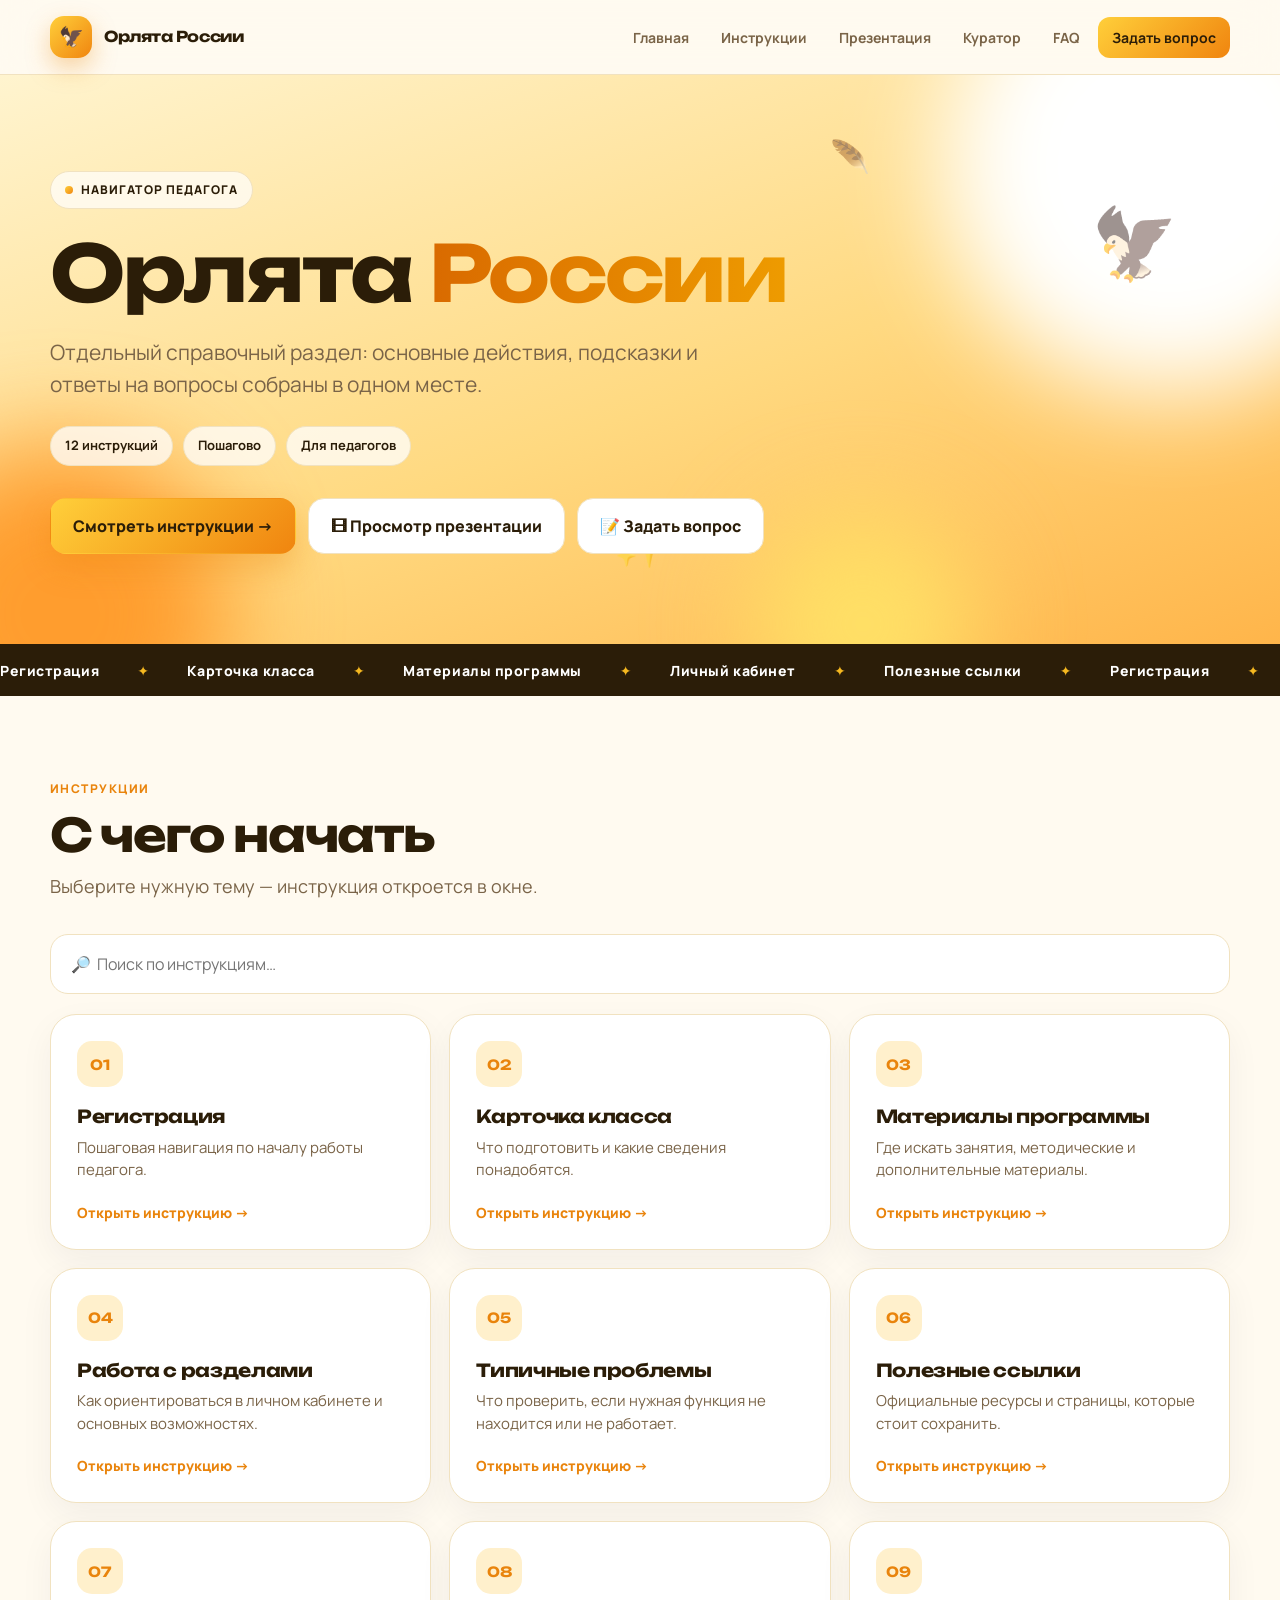
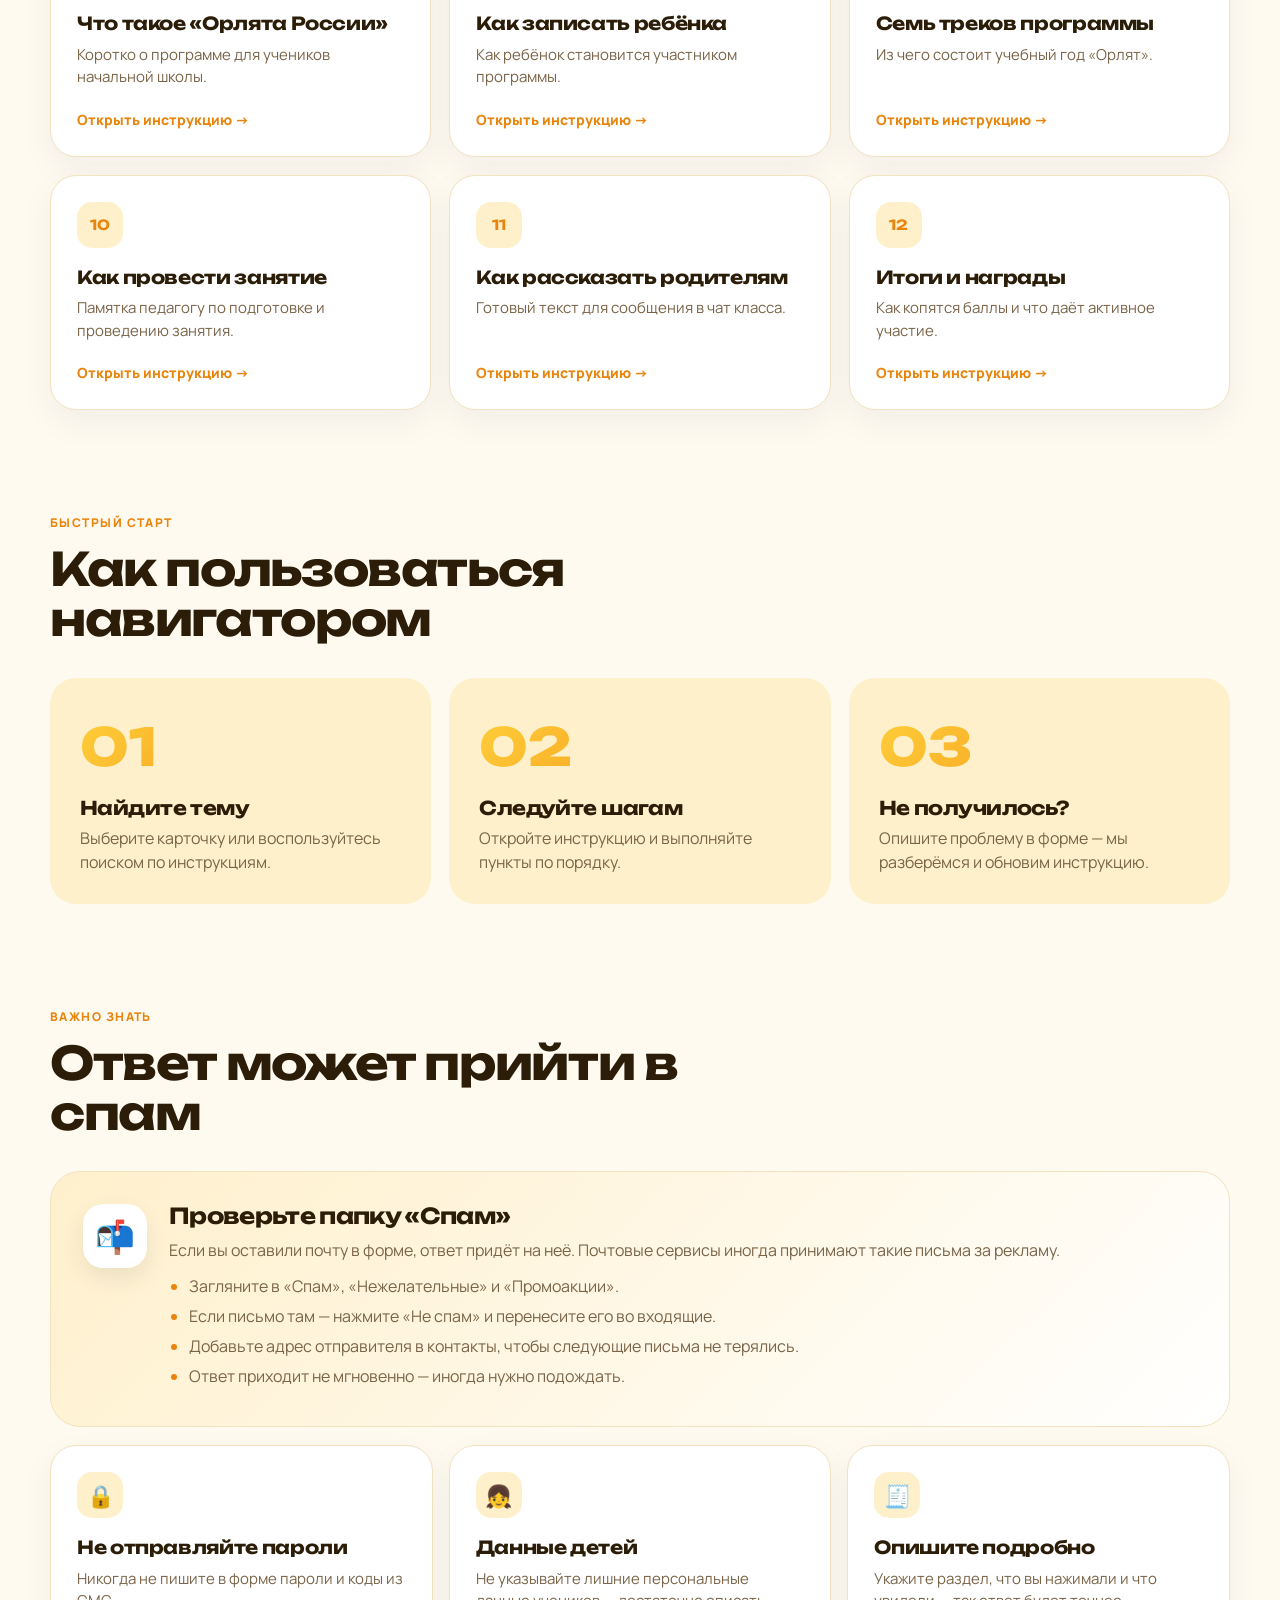
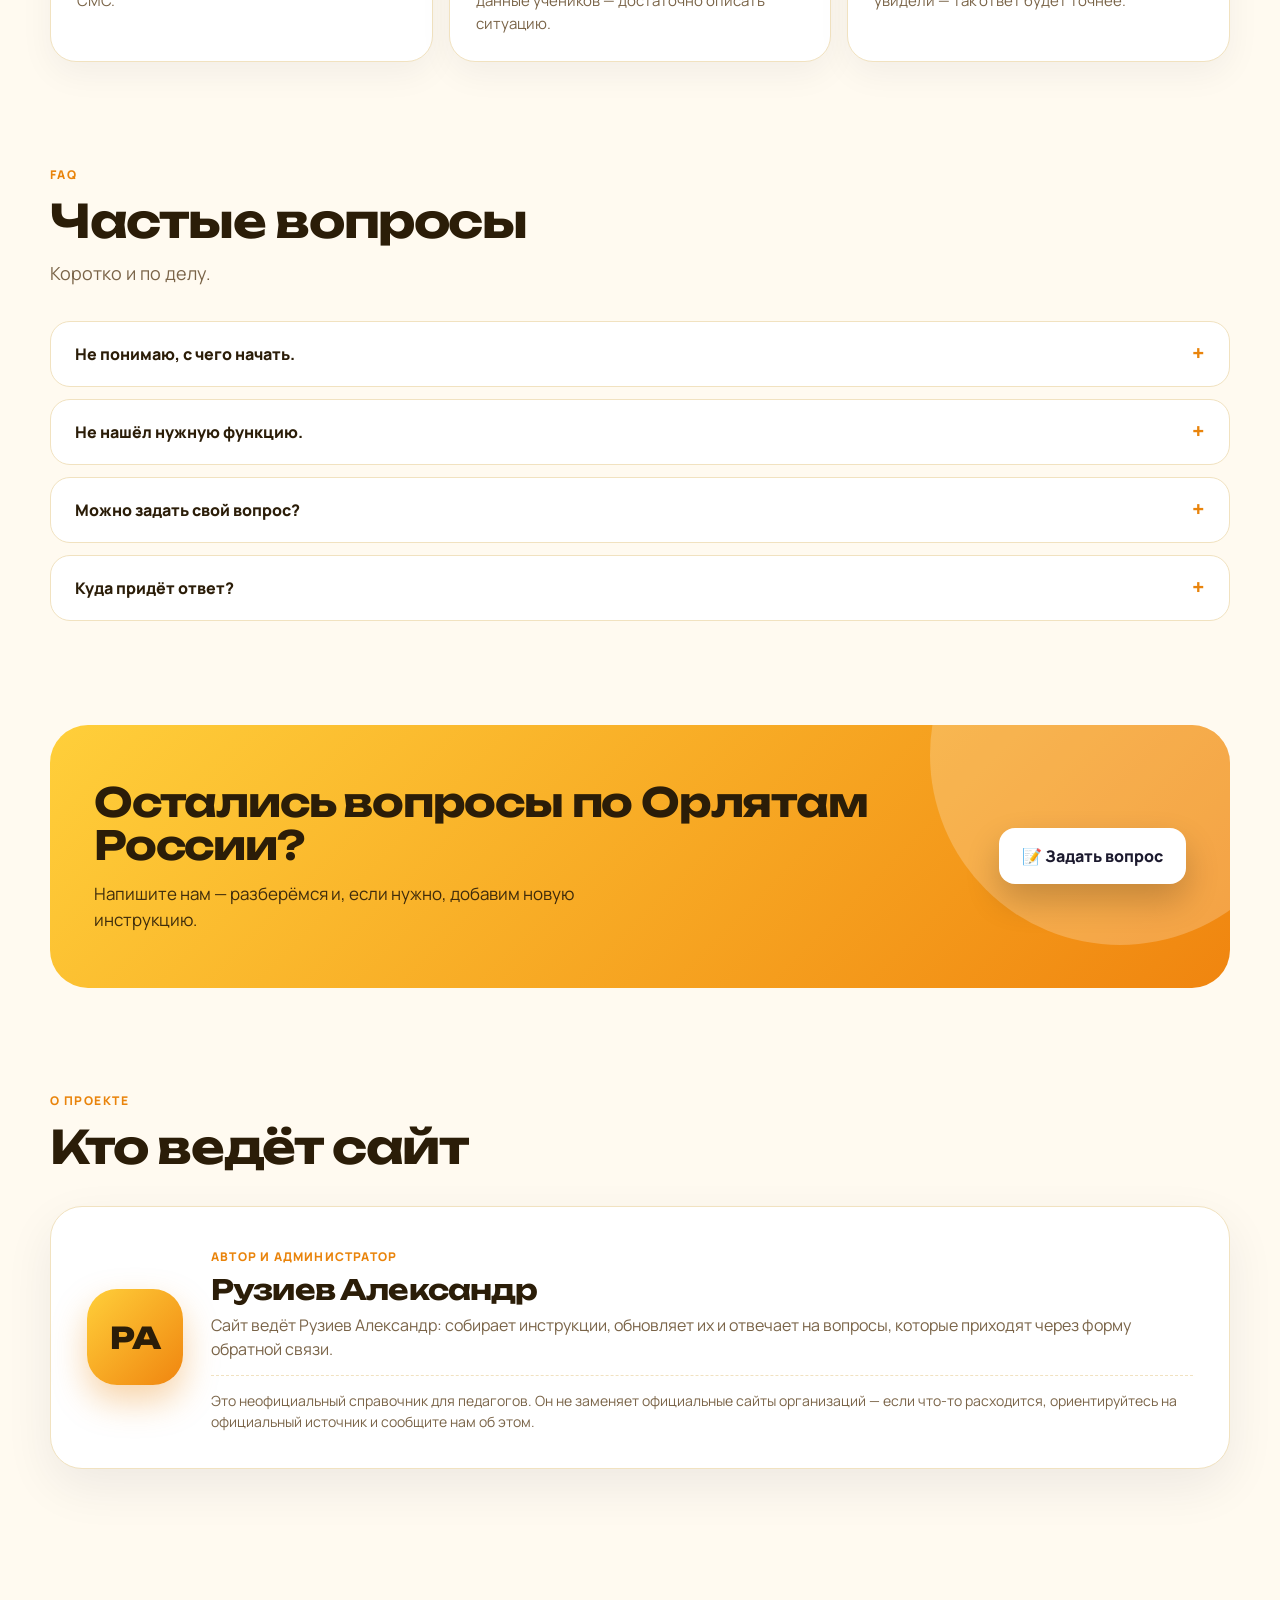
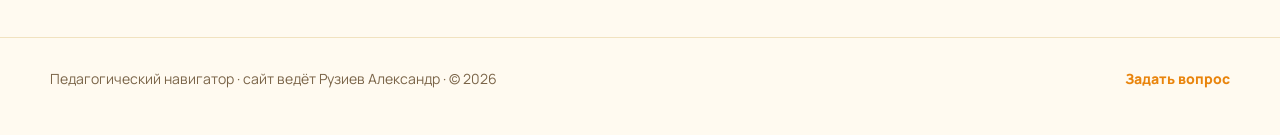
==== commit f01d4580: "Update index.html" ====
--- a/orlyata/index.html
+++ b/orlyata/index.html
@@ -1,6 +1,12 @@
-<!doctype html><html lang="ru"><head><meta charset="utf-8"><meta name="viewport" content="width=device-width,initial-scale=1"><meta name="description" content="Отдельный справочный раздел: основные действия, подсказки и ответы на вопросы собраны в одном месте."><title>Орлята России — Педагогический навигатор</title><link rel="preconnect" href="https://fonts.googleapis.com"><link rel="preconnect" href="https://fonts.gstatic.com" crossorigin><link href="https://fonts.googleapis.com/css2?family=Manrope:wght@400;600;700;800&family=Unbounded:wght@500;700;800&display=swap" rel="stylesheet"><link rel="stylesheet" href="../assets/style.css"></head><body class="theme-orl"><header class="topbar"><div class="container nav"><a class="brand" href="../"><span class="brandmark">🦅</span><span>Орлята России</span></a><nav class="navlinks"><a href="../">Главная</a><a href="#instructions">Инструкции</a><a href="#steps">Как пользоваться</a><a href="#faq">FAQ</a><a class="cta" href="https://docs.google.com/forms/d/e/1FAIpQLScjpH6-99fADP17gzk8YCZTK8gjjQ48LbidWgB1qYzVU0Q72A/viewform?usp=publish-editor" target="_blank" rel="noopener">Задать вопрос</a></nav><button class="menu" aria-label="Меню">☰</button></div></header><main><section class="hero"><div class="orb a"></div><div class="orb b"></div><div class="orb c"></div><span class="deco" style="right:8%;top:20%;font-size:70px">🦅</span><span class="deco" style="left:48%;bottom:12%;animation-delay:-3s">✨</span><span class="deco" style="right:32%;top:10%;font-size:32px;animation-delay:-6s">🪶</span><div class="container"><span class="eyebrow">Навигатор педагога</span><h1>Орлята <span class="grad-text">России</span></h1><p>Отдельный справочный раздел: основные действия, подсказки и ответы на вопросы собраны в одном месте.</p><div class="chips"><span class="chip">6 инструкций</span><span class="chip">Пошагово</span><span class="chip">Для педагогов</span></div><div class="actions"><a class="btn btn-primary" href="#instructions">Смотреть инструкции →</a><a class="btn btn-secondary" href="https://docs.google.com/forms/d/e/1FAIpQLScjpH6-99fADP17gzk8YCZTK8gjjQ48LbidWgB1qYzVU0Q72A/viewform?usp=publish-editor" target="_blank" rel="noopener">📝 Задать вопрос</a></div></div></section><div class="ticker"><div class="track"><span>Регистрация</span><span>Карточка класса</span><span>Материалы программы</span><span>Личный кабинет</span><span>Полезные ссылки</span><span>Регистрация</span><span>Карточка класса</span><span>Материалы программы</span><span>Личный кабинет</span><span>Полезные ссылки</span></div></div><section class="section" id="instructions"><div class="container"><div class="section-head reveal"><span class="kicker">Инструкции</span><h2>С чего начать</h2><p>Выберите нужную тему — инструкция откроется в окне.</p></div><input class="searchbox" data-search placeholder="🔎  Поиск по инструкциям…"><div class="grid"><article class="card reveal" style="--d:0" data-card data-open tabindex="0" role="button" aria-haspopup="dialog"><div class="num">01</div><h3>Регистрация</h3><p>Пошаговая навигация по началу работы педагога.</p><span class="card-more">Открыть инструкцию <i>→</i></span><div class="instr" hidden><p>Чтобы начать работать с программой, нужен личный кабинет педагога.</p><ol><li>Откройте официальный сайт программы: <a href="https://orlyatarussia.ru" target="_blank" rel="noopener">orlyatarussia.ru</a>.</li><li>Выберите вход или регистрацию для педагога.</li><li>Заполните обязательные поля (они отмечены *).</li><li>Подтвердите почту или телефон, если система попросит.</li><li>Войдите в кабинет и проверьте профиль.</li></ol><p class="tip">💡 Названия кнопок на сайте могут меняться — ориентируйтесь на смысл шага.</p></div></article>
+<!doctype html><html lang="ru"><head><meta charset="utf-8"><meta name="viewport" content="width=device-width,initial-scale=1"><meta name="description" content="Отдельный справочный раздел: основные действия, подсказки и ответы на вопросы собраны в одном месте."><title>Орлята России — Педагогический навигатор</title><link rel="preconnect" href="https://fonts.googleapis.com"><link rel="preconnect" href="https://fonts.gstatic.com" crossorigin><link href="https://fonts.googleapis.com/css2?family=Manrope:wght@400;600;700;800&family=Unbounded:wght@500;700;800&display=swap" rel="stylesheet"><link rel="stylesheet" href="../assets/style.css"></head><body class="theme-orl"><header class="topbar"><div class="container nav"><a class="brand" href="../"><span class="brandmark">🦅</span><span>Орлята России</span></a><nav class="navlinks"><a href="../">Главная</a><a href="#instructions">Инструкции</a><a href="../presentation-orlyata/">Презентация</a><a href="../kurator/">Куратор</a><a href="#faq">FAQ</a><a class="cta" href="https://docs.google.com/forms/d/e/1FAIpQLScjpH6-99fADP17gzk8YCZTK8gjjQ48LbidWgB1qYzVU0Q72A/viewform?usp=publish-editor" target="_blank" rel="noopener">Задать вопрос</a></nav><button class="menu" aria-label="Меню">☰</button></div></header><main><section class="hero"><div class="orb a"></div><div class="orb b"></div><div class="orb c"></div><span class="deco" style="right:8%;top:20%;font-size:70px">🦅</span><span class="deco" style="left:48%;bottom:12%;animation-delay:-3s">✨</span><span class="deco" style="right:32%;top:10%;font-size:32px;animation-delay:-6s">🪶</span><div class="container"><span class="eyebrow">Навигатор педагога</span><h1>Орлята <span class="grad-text">России</span></h1><p>Отдельный справочный раздел: основные действия, подсказки и ответы на вопросы собраны в одном месте.</p><div class="chips"><span class="chip">12 инструкций</span><span class="chip">Пошагово</span><span class="chip">Для педагогов</span></div><div class="actions"><a class="btn btn-primary" href="#instructions">Смотреть инструкции →</a><a class="btn btn-secondary" href="../presentation-orlyata/">🎞 Просмотр презентации</a><a class="btn btn-secondary" href="https://docs.google.com/forms/d/e/1FAIpQLScjpH6-99fADP17gzk8YCZTK8gjjQ48LbidWgB1qYzVU0Q72A/viewform?usp=publish-editor" target="_blank" rel="noopener">📝 Задать вопрос</a></div></div></section><div class="ticker"><div class="track"><span>Регистрация</span><span>Карточка класса</span><span>Материалы программы</span><span>Личный кабинет</span><span>Полезные ссылки</span><span>Регистрация</span><span>Карточка класса</span><span>Материалы программы</span><span>Личный кабинет</span><span>Полезные ссылки</span></div></div><section class="section" id="instructions"><div class="container"><div class="section-head reveal"><span class="kicker">Инструкции</span><h2>С чего начать</h2><p>Выберите нужную тему — инструкция откроется в окне.</p></div><input class="searchbox" data-search placeholder="🔎  Поиск по инструкциям…"><div class="grid"><article class="card reveal" style="--d:0" data-card data-open tabindex="0" role="button" aria-haspopup="dialog"><div class="num">01</div><h3>Регистрация</h3><p>Пошаговая навигация по началу работы педагога.</p><span class="card-more">Открыть инструкцию <i>→</i></span><div class="instr" hidden><p>Чтобы начать работать с программой, нужен личный кабинет педагога.</p><ol><li>Откройте официальный сайт программы: <a href="https://orlyatarussia.ru" target="_blank" rel="noopener">orlyatarussia.ru</a>.</li><li>Выберите вход или регистрацию для педагога.</li><li>Заполните обязательные поля (они отмечены *).</li><li>Подтвердите почту или телефон, если система попросит.</li><li>Войдите в кабинет и проверьте профиль.</li></ol><p class="tip">💡 Названия кнопок на сайте могут меняться — ориентируйтесь на смысл шага.</p></div></article>
 <article class="card reveal" style="--d:1" data-card data-open tabindex="0" role="button" aria-haspopup="dialog"><div class="num">02</div><h3>Карточка класса</h3><p>Что подготовить и какие сведения понадобятся.</p><span class="card-more">Открыть инструкцию <i>→</i></span><div class="instr" hidden><p>Заранее соберите данные — так карточка заполнится за пару минут.</p><ol><li>Подготовьте номер или название школы, класс и количество детей.</li><li>Проверьте свои ФИО и контактные данные.</li><li>Заполните карточку класса в личном кабинете.</li><li>Перечитайте введённые сведения и сохраните.</li></ol></div></article>
 <article class="card reveal" style="--d:2" data-card data-open tabindex="0" role="button" aria-haspopup="dialog"><div class="num">03</div><h3>Материалы программы</h3><p>Где искать занятия, методические и дополнительные материалы.</p><span class="card-more">Открыть инструкцию <i>→</i></span><div class="instr" hidden><p>Материалы обычно собраны в отдельном разделе кабинета или на сайте программы.</p><ol><li>Откройте раздел с материалами.</li><li>Выберите нужный этап программы или тему занятия.</li><li>Откройте методические рекомендации и дополнительные материалы.</li><li>Сохраните нужные файлы, чтобы не искать их снова.</li></ol></div></article>
 <article class="card reveal" style="--d:0" data-card data-open tabindex="0" role="button" aria-haspopup="dialog"><div class="num">04</div><h3>Работа с разделами</h3><p>Как ориентироваться в личном кабинете и основных возможностях.</p><span class="card-more">Открыть инструкцию <i>→</i></span><div class="instr" hidden><p>Быстрый обзор того, как устроен личный кабинет.</p><ol><li>Откройте главное меню кабинета и посмотрите, какие разделы доступны.</li><li>Начните с карточки класса и материалов — они нужны чаще всего.</li><li>Если раздела не видно, проверьте, что вы вошли как педагог.</li></ol></div></article>
 <article class="card reveal" style="--d:1" data-card data-open tabindex="0" role="button" aria-haspopup="dialog"><div class="num">05</div><h3>Типичные проблемы</h3><p>Что проверить, если нужная функция не находится или не работает.</p><span class="card-more">Открыть инструкцию <i>→</i></span><div class="instr" hidden><p>Пройдитесь по списку сверху вниз — чаще всего проблема находится в первых трёх пунктах.</p><ol><li>Обновите страницу или откройте сайт в другом браузере.</li><li>Проверьте, что вы вошли под своей учётной записью и с нужной ролью (педагог / взрослый).</li><li>Убедитесь, что все обязательные поля заполнены — они отмечены звёздочкой *.</li><li>Проверьте сроки: возможность или приём заявок может быть уже закрыт.</li><li>Если ничего не помогло — опишите проблему через форму «Задать вопрос».</li></ol><p class="tip">💡 В вопросе укажите ФИО, раздел и что именно вы нажимали — так ответ придёт быстрее.</p></div></article>
-<article class="card reveal" style="--d:2" data-card data-open tabindex="0" role="button" aria-haspopup="dialog"><div class="num">06</div><h3>Полезные ссылки</h3><p>Официальные ресурсы и страницы, которые стоит сохранить.</p><span class="card-more">Открыть инструкцию <i>→</i></span><div class="instr" hidden><p>Сохраните эти ссылки в закладки:</p><ul><li><a href="https://orlyatarussia.ru" target="_blank" rel="noopener">Официальный сайт «Орлята России»</a></li><li><a href="https://docs.google.com/forms/d/e/1FAIpQLScjpH6-99fADP17gzk8YCZTK8gjjQ48LbidWgB1qYzVU0Q72A/viewform?usp=publish-editor" target="_blank" rel="noopener">Форма «Задать вопрос»</a></li></ul><p class="tip">💡 Если ссылка не открывается — сообщите нам через форму, мы обновим её.</p></div></article></div></div></section><section class="section" id="steps"><div class="container"><div class="section-head reveal"><span class="kicker">Быстрый старт</span><h2>Как пользоваться навигатором</h2></div><div class="steps"><div class="step reveal"><h3>Найдите тему</h3><p>Выберите карточку или воспользуйтесь поиском по инструкциям.</p></div><div class="step reveal" style="--d:1"><h3>Следуйте шагам</h3><p>Откройте инструкцию и выполняйте пункты по порядку.</p></div><div class="step reveal" style="--d:2"><h3>Не получилось?</h3><p>Опишите проблему в форме — мы разберёмся и обновим инструкцию.</p></div></div></div></section><section class="section" id="important"><div class="container"><div class="section-head reveal"><span class="kicker">Важно знать</span><h2>Ответ может прийти в спам</h2></div><div class="notice reveal"><div class="ico">📬</div><div><h3>Проверьте папку «Спам»</h3><p>Если вы оставили почту в форме, ответ придёт на неё. Почтовые сервисы иногда принимают такие письма за рекламу.</p><ul><li>Загляните в «Спам», «Нежелательные» и «Промоакции».</li><li>Если письмо там — нажмите «Не спам» и перенесите его во входящие.</li><li>Добавьте адрес отправителя в контакты, чтобы следующие письма не терялись.</li><li>Ответ приходит не мгновенно — иногда нужно подождать.</li></ul></div></div><div class="tips"><div class="feature reveal" style="--d:1"><div class="ico">🔒</div><h3>Не отправляйте пароли</h3><p>Никогда не пишите в форме пароли и коды из СМС.</p></div><div class="feature reveal" style="--d:2"><div class="ico">👧</div><h3>Данные детей</h3><p>Не указывайте лишние персональные данные учеников — достаточно описать ситуацию.</p></div><div class="feature reveal" style="--d:3"><div class="ico">🧾</div><h3>Опишите подробно</h3><p>Укажите раздел, что вы нажимали и что увидели — так ответ будет точнее.</p></div></div></div></section><section class="section" id="faq"><div class="container"><div class="section-head reveal"><span class="kicker">FAQ</span><h2>Частые вопросы</h2><p>Коротко и по делу.</p></div><div class="faq"><details class="reveal" style="--d:0"><summary>Не понимаю, с чего начать.</summary><p>Начните с инструкции «Регистрация», затем переходите к разделу о классе и материалам.</p></details><details class="reveal" style="--d:1"><summary>Не нашёл нужную функцию.</summary><p>Проверьте поиск по инструкциям. Если ответа нет, отправьте вопрос через форму.</p></details><details class="reveal" style="--d:2"><summary>Можно задать свой вопрос?</summary><p>Да. Нажмите «Задать вопрос», укажите ФИО, раздел и подробно опишите проблему.</p></details><details class="reveal" style="--d:3"><summary>Куда придёт ответ?</summary><p>На почту, которую вы указали в форме. Если письма нет — проверьте папку «Спам».</p></details></div></div></section><section class="section"><div class="container"><div class="cta-band reveal"><div><h2>Остались вопросы по Орлятам России?</h2><p>Напишите нам — разберёмся и, если нужно, добавим новую инструкцию.</p></div><a class="btn" href="https://docs.google.com/forms/d/e/1FAIpQLScjpH6-99fADP17gzk8YCZTK8gjjQ48LbidWgB1qYzVU0Q72A/viewform?usp=publish-editor" target="_blank" rel="noopener">📝 Задать вопрос</a></div></div></section><section class="section" id="about"><div class="container"><div class="section-head reveal"><span class="kicker">О проекте</span><h2>Кто ведёт сайт</h2></div><div class="about reveal"><div class="avatar">РА</div><div><small>Автор и администратор</small><h3>Рузиев Александр</h3><p>Сайт ведёт Рузиев Александр: собирает инструкции, обновляет их и отвечает на вопросы, которые приходят через форму обратной связи.</p><p class="disc">Это неофициальный справочник для педагогов. Он не заменяет официальные сайты организаций — если что-то расходится, ориентируйтесь на официальный источник и сообщите нам об этом.</p></div></div></div></section></main><footer class="footer"><div class="container footerrow"><span>Педагогический навигатор · сайт ведёт Рузиев Александр · © 2026</span><a href="https://docs.google.com/forms/d/e/1FAIpQLScjpH6-99fADP17gzk8YCZTK8gjjQ48LbidWgB1qYzVU0Q72A/viewform?usp=publish-editor" target="_blank" rel="noopener">Задать вопрос</a></div></footer><script src="../assets/app.js"></script></body></html>
+<article class="card reveal" style="--d:2" data-card data-open tabindex="0" role="button" aria-haspopup="dialog"><div class="num">06</div><h3>Полезные ссылки</h3><p>Официальные ресурсы и страницы, которые стоит сохранить.</p><span class="card-more">Открыть инструкцию <i>→</i></span><div class="instr" hidden><p>Сохраните эти ссылки в закладки:</p><ul><li><a href="https://orlyatarussia.ru" target="_blank" rel="noopener">Официальный сайт «Орлята России»</a></li><li><a href="https://docs.google.com/forms/d/e/1FAIpQLScjpH6-99fADP17gzk8YCZTK8gjjQ48LbidWgB1qYzVU0Q72A/viewform?usp=publish-editor" target="_blank" rel="noopener">Форма «Задать вопрос»</a></li></ul><p class="tip">💡 Если ссылка не открывается — сообщите нам через форму, мы обновим её.</p></div></article>
+<article class="card reveal" style="--d:0" data-card data-open tabindex="0" role="button" aria-haspopup="dialog"><div class="num">07</div><h3>Что такое «Орлята России»</h3><p>Коротко о программе для учеников начальной школы.</p><span class="card-more">Открыть инструкцию <i>→</i></span><div class="instr" hidden><p>«Орлята России» — программа для учеников 1–4 классов, которая помогает развивать дружбу, инициативу и ответственность.</p><ol><li>Программа рассчитана на 1–4 классы.</li><li>В течение года класс проходит семь треков: Лидер, Эрудит, Мастер, Доброволец, Спортсмен, Эколог и Хранитель исторической памяти.</li><li>Занятия ведёт педагог вместе с ребятами.</li><li>За участие копятся баллы — по итогам можно попасть на награды и в лагеря (условия уточняйте).</li></ol></div></article>
+<article class="card reveal" style="--d:1" data-card data-open tabindex="0" role="button" aria-haspopup="dialog"><div class="num">08</div><h3>Как записать ребёнка</h3><p>Как ребёнок становится участником программы.</p><span class="card-more">Открыть инструкцию <i>→</i></span><div class="instr" hidden><p>Обычно ребёнок участвует в программе вместе со своим классом.</p><ol><li>Узнайте у классного руководителя, участвует ли класс в «Орлятах России».</li><li>Если участвует — ребёнка включает в список педагог, который ведёт программу.</li><li>Родителям могут понадобиться согласие на участие и данные ребёнка — уточните в школе.</li><li>Если класс пока не участвует — попросите педагога рассмотреть подключение.</li></ol><p class="tip">💡 Порядок может отличаться в разных школах и регионах — ориентируйтесь на объяснения вашего педагога.</p></div></article>
+<article class="card reveal" style="--d:2" data-card data-open tabindex="0" role="button" aria-haspopup="dialog"><div class="num">09</div><h3>Семь треков программы</h3><p>Из чего состоит учебный год «Орлят».</p><span class="card-more">Открыть инструкцию <i>→</i></span><div class="instr" hidden><p>Каждый трек — это цикл занятий со своей темой.</p><ul><li><b>Орлёнок — Лидер</b>: дружба и команда, знакомство и сплочение класса.</li><li><b>Орлёнок — Эрудит</b>: интересные задания и игры на кругозор.</li><li><b>Орлёнок — Мастер</b>: знакомство с мастерами своего дела, творческие представления.</li><li><b>Орлёнок — Доброволец</b>: добрые дела и помощь другим.</li><li><b>Орлёнок — Спортсмен</b>: движение, спорт и здоровые привычки.</li><li><b>Орлёнок — Эколог</b>: забота о природе.</li><li><b>Орлёнок — Хранитель исторической памяти</b>: знакомство с историей страны и семьи.</li></ul></div></article>
+<article class="card reveal" style="--d:0" data-card data-open tabindex="0" role="button" aria-haspopup="dialog"><div class="num">10</div><h3>Как провести занятие</h3><p>Памятка педагогу по подготовке и проведению занятия.</p><span class="card-more">Открыть инструкцию <i>→</i></span><div class="instr" hidden><ol><li>Заранее прочитайте методические материалы к занятию нужного трека.</li><li>Подготовьте нужные материалы и место для проведения.</li><li>Проведите занятие вместе с ребятами: слушайте и поддерживайте инициативу детей.</li><li>Подведите итог: что получилось и что узнали.</li><li>Сохраните фото и результаты — они пригодятся для отчёта и рассказа родителям.</li></ol></div></article>
+<article class="card reveal" style="--d:1" data-card data-open tabindex="0" role="button" aria-haspopup="dialog"><div class="num">11</div><h3>Как рассказать родителям</h3><p>Готовый текст для сообщения в чат класса.</p><span class="card-more">Открыть инструкцию <i>→</i></span><div class="instr" hidden><p>Скопируйте и подставьте свои данные:</p><p style="padding:14px 16px;border-radius:14px;background:#f6f3ec;color:#2b1d08">Здравствуйте! Наш класс участвует в программе «Орлята России». В течение года ребята будут проходить интересные занятия, общаться и учиться работать в команде. Если у вас есть вопросы — пишите, с радостью отвечу.</p><p class="tip">💡 Добавьте в сообщение дату ближайшего занятия и фото — родителям это очень нравится.</p></div></article>
+<article class="card reveal" style="--d:2" data-card data-open tabindex="0" role="button" aria-haspopup="dialog"><div class="num">12</div><h3>Итоги и награды</h3><p>Как копятся баллы и что даёт активное участие.</p><span class="card-more">Открыть инструкцию <i>→</i></span><div class="instr" hidden><p>Активность ребят в течение года отмечается баллами.</p><ol><li>Регулярно проводите занятия и фиксируйте участие.</li><li>Отмечайте достижения класса и отдельных ребят.</li><li>По итогам года на конкурсной основе ученики могут попасть в региональные лагеря, а четвероклассники — во всероссийские детские центры.</li><li>Условия конкурса зависят от года и региона — уточняйте актуальные правила.</li></ol></div></article></div></div></section><section class="section" id="steps"><div class="container"><div class="section-head reveal"><span class="kicker">Быстрый старт</span><h2>Как пользоваться навигатором</h2></div><div class="steps"><div class="step reveal"><h3>Найдите тему</h3><p>Выберите карточку или воспользуйтесь поиском по инструкциям.</p></div><div class="step reveal" style="--d:1"><h3>Следуйте шагам</h3><p>Откройте инструкцию и выполняйте пункты по порядку.</p></div><div class="step reveal" style="--d:2"><h3>Не получилось?</h3><p>Опишите проблему в форме — мы разберёмся и обновим инструкцию.</p></div></div></div></section><section class="section" id="important"><div class="container"><div class="section-head reveal"><span class="kicker">Важно знать</span><h2>Ответ может прийти в спам</h2></div><div class="notice reveal"><div class="ico">📬</div><div><h3>Проверьте папку «Спам»</h3><p>Если вы оставили почту в форме, ответ придёт на неё. Почтовые сервисы иногда принимают такие письма за рекламу.</p><ul><li>Загляните в «Спам», «Нежелательные» и «Промоакции».</li><li>Если письмо там — нажмите «Не спам» и перенесите его во входящие.</li><li>Добавьте адрес отправителя в контакты, чтобы следующие письма не терялись.</li><li>Ответ приходит не мгновенно — иногда нужно подождать.</li></ul></div></div><div class="tips"><div class="feature reveal" style="--d:1"><div class="ico">🔒</div><h3>Не отправляйте пароли</h3><p>Никогда не пишите в форме пароли и коды из СМС.</p></div><div class="feature reveal" style="--d:2"><div class="ico">👧</div><h3>Данные детей</h3><p>Не указывайте лишние персональные данные учеников — достаточно описать ситуацию.</p></div><div class="feature reveal" style="--d:3"><div class="ico">🧾</div><h3>Опишите подробно</h3><p>Укажите раздел, что вы нажимали и что увидели — так ответ будет точнее.</p></div></div></div></section><section class="section" id="faq"><div class="container"><div class="section-head reveal"><span class="kicker">FAQ</span><h2>Частые вопросы</h2><p>Коротко и по делу.</p></div><div class="faq"><details class="reveal" style="--d:0"><summary>Не понимаю, с чего начать.</summary><p>Начните с инструкции «Регистрация», затем переходите к разделу о классе и материалам.</p></details><details class="reveal" style="--d:1"><summary>Не нашёл нужную функцию.</summary><p>Проверьте поиск по инструкциям. Если ответа нет, отправьте вопрос через форму.</p></details><details class="reveal" style="--d:2"><summary>Можно задать свой вопрос?</summary><p>Да. Нажмите «Задать вопрос», укажите ФИО, раздел и подробно опишите проблему.</p></details><details class="reveal" style="--d:3"><summary>Куда придёт ответ?</summary><p>На почту, которую вы указали в форме. Если письма нет — проверьте папку «Спам».</p></details></div></div></section><section class="section"><div class="container"><div class="cta-band reveal"><div><h2>Остались вопросы по Орлятам России?</h2><p>Напишите нам — разберёмся и, если нужно, добавим новую инструкцию.</p></div><a class="btn" href="https://docs.google.com/forms/d/e/1FAIpQLScjpH6-99fADP17gzk8YCZTK8gjjQ48LbidWgB1qYzVU0Q72A/viewform?usp=publish-editor" target="_blank" rel="noopener">📝 Задать вопрос</a></div></div></section><section class="section" id="about"><div class="container"><div class="section-head reveal"><span class="kicker">О проекте</span><h2>Кто ведёт сайт</h2></div><div class="about reveal"><div class="avatar">РА</div><div><small>Автор и администратор</small><h3>Рузиев Александр</h3><p>Сайт ведёт Рузиев Александр: собирает инструкции, обновляет их и отвечает на вопросы, которые приходят через форму обратной связи.</p><p class="disc">Это неофициальный справочник для педагогов. Он не заменяет официальные сайты организаций — если что-то расходится, ориентируйтесь на официальный источник и сообщите нам об этом.</p></div></div></div></section></main><footer class="footer"><div class="container footerrow"><span>Педагогический навигатор · сайт ведёт Рузиев Александр · © 2026</span><a href="https://docs.google.com/forms/d/e/1FAIpQLScjpH6-99fADP17gzk8YCZTK8gjjQ48LbidWgB1qYzVU0Q72A/viewform?usp=publish-editor" target="_blank" rel="noopener">Задать вопрос</a></div></footer><script src="../assets/app.js"></script></body></html>
